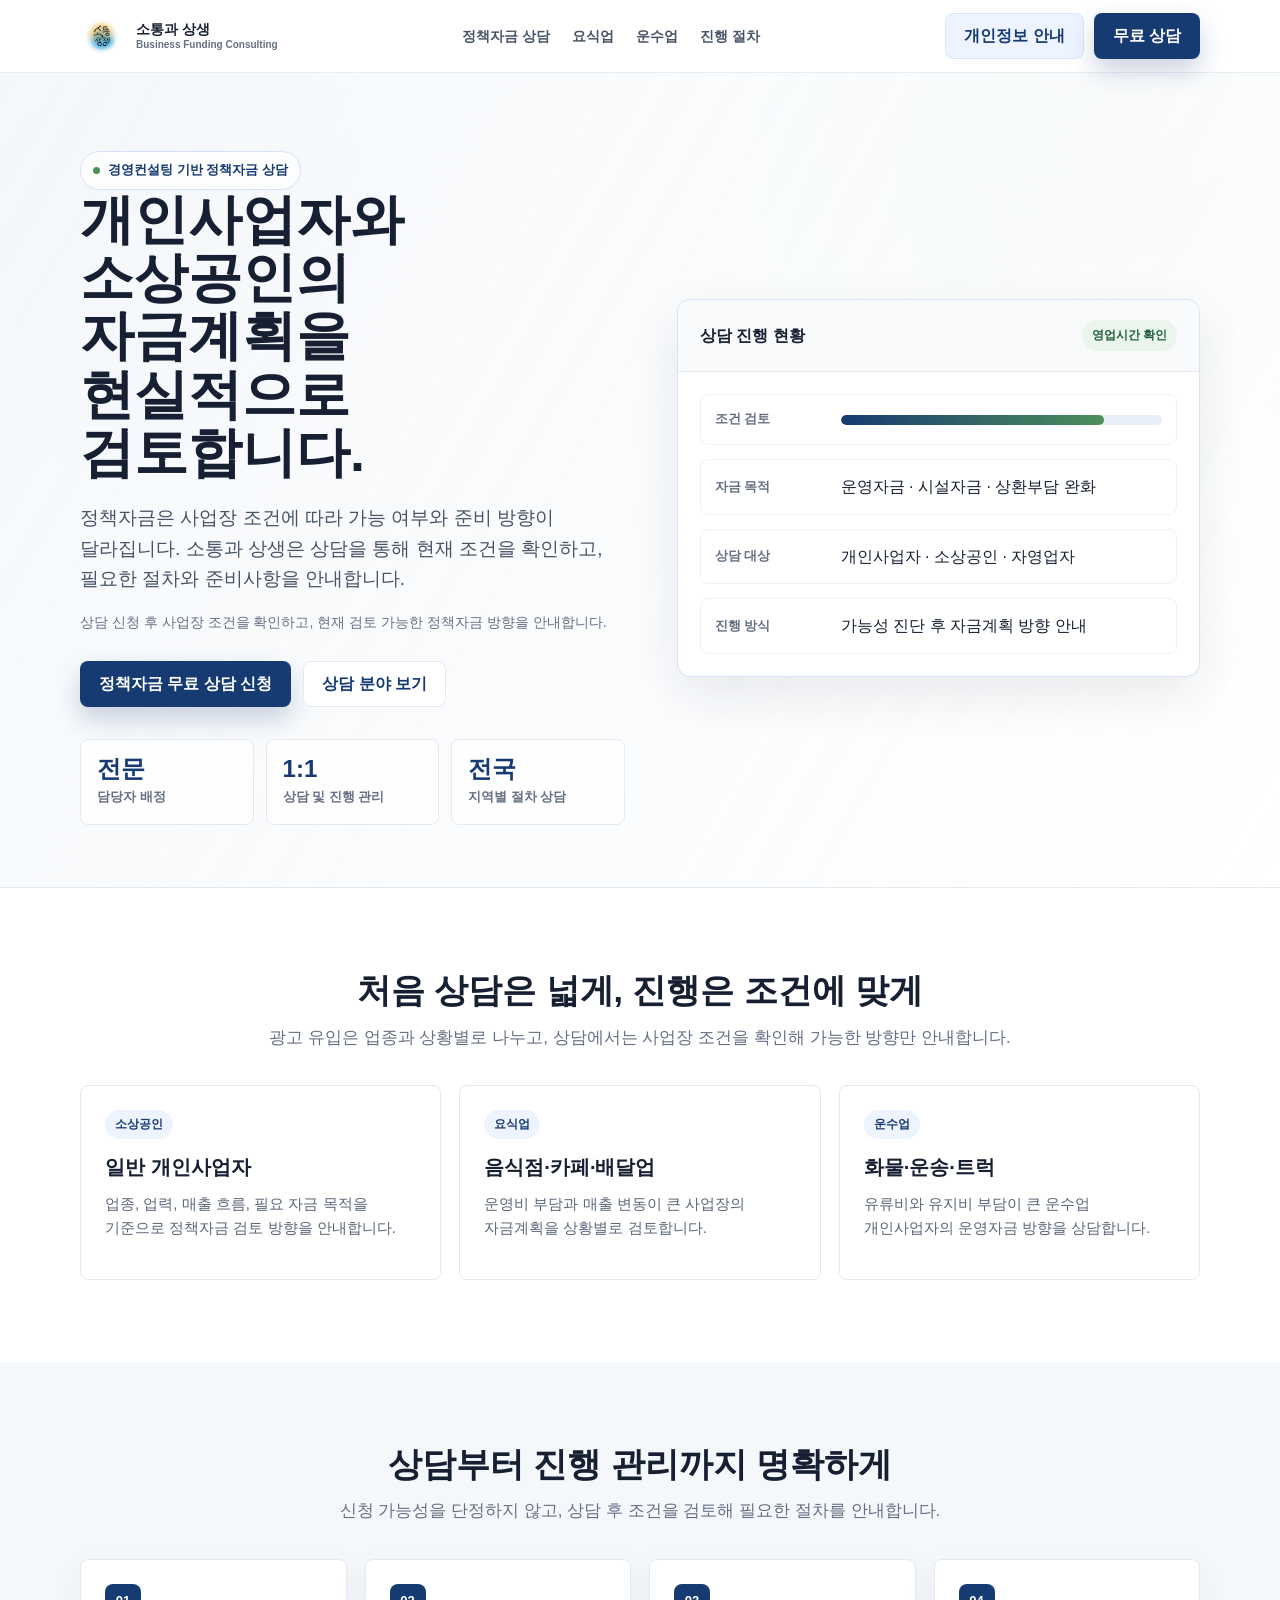
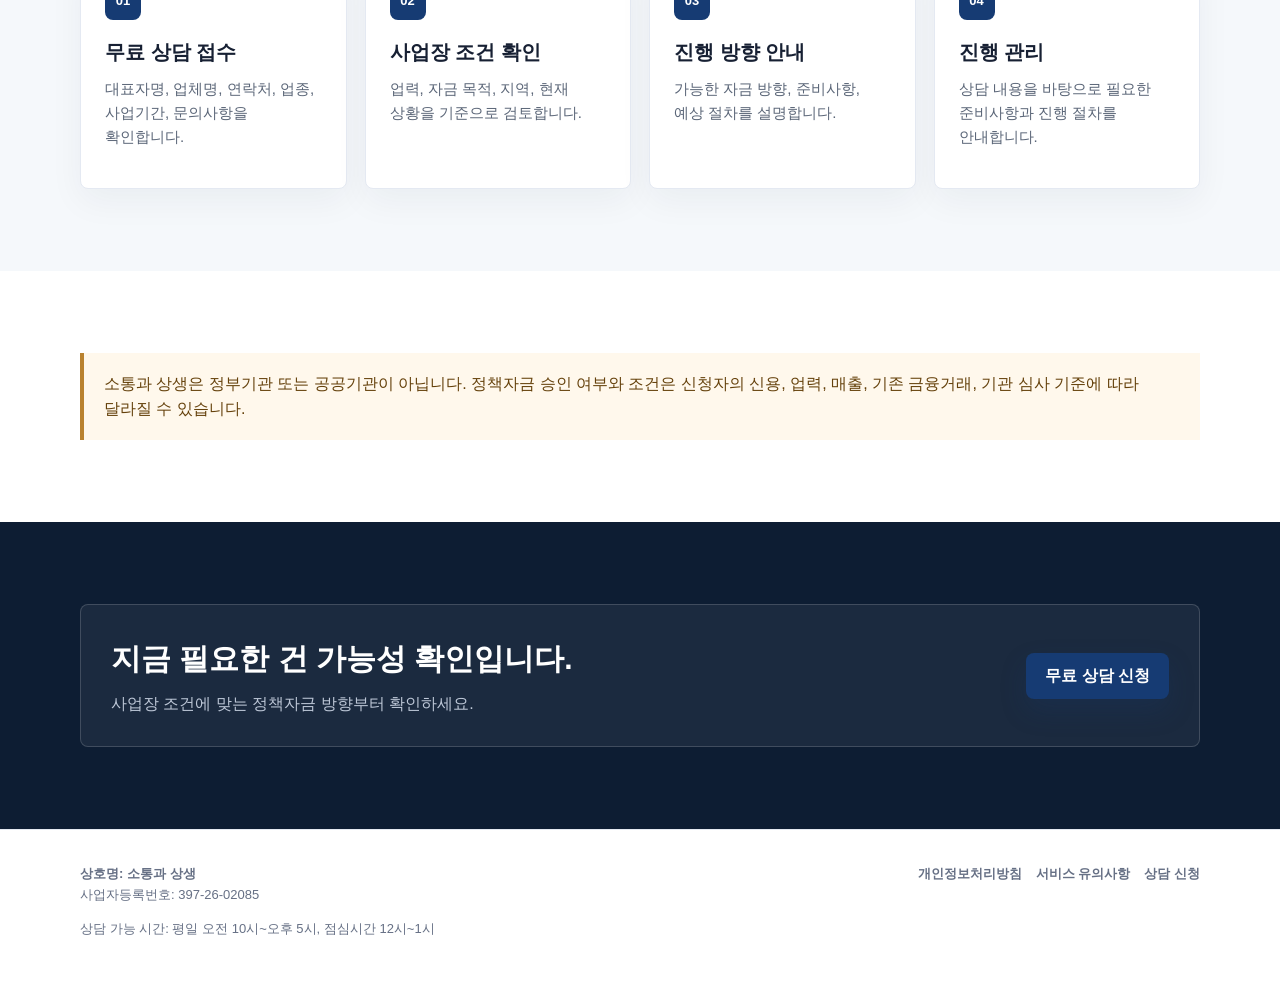
==== index.html @ 4fd0067f "Initial policy funding landing site" ====
<!doctype html>
<html lang="ko">
  <head>
    <meta charset="utf-8">
    <meta name="viewport" content="width=device-width, initial-scale=1">
    <title>소통과 상생 | 개인사업자·소상공인 정책자금 컨설팅</title>
    <meta name="description" content="소통과 상생은 개인사업자와 소상공인을 대상으로 정책자금 가능성 진단, 자금계획 수립, 서류 준비 및 진행 절차 안내를 제공하는 경영컨설팅 서비스입니다.">
    <link rel="stylesheet" href="/assets/styles.css">
    <script defer src="/assets/site.js"></script>
  </head>
  <body data-variant="general">
    <header class="site-header">
      <div class="header-inner">
        <a class="brand" href="/">
          <img class="brand-mark" src="/assets/logo.png" alt="소통과 상생 로고">
          <span class="brand-text">
            <strong>소통과 상생</strong>
            <small>Business Funding Consulting</small>
          </span>
        </a>
        <nav class="nav-links" aria-label="주요 메뉴">
          <a href="/policy-funding/">정책자금 상담</a>
          <a href="/policy-funding/food/">요식업</a>
          <a href="/policy-funding/transport/">운수업</a>
          <a href="#process">진행 절차</a>
        </nav>
        <div class="header-actions">
          <a class="btn btn-secondary" href="/privacy/">개인정보 안내</a>
          <a class="btn btn-primary" href="/policy-funding/#consult">무료 상담</a>
        </div>
      </div>
    </header>

    <main>
      <section class="hero">
        <div class="section-inner">
          <div>
            <span class="eyebrow">경영컨설팅 기반 정책자금 상담</span>
            <h1>개인사업자와 소상공인의 자금계획을 현실적으로 검토합니다.</h1>
            <p class="hero-copy">정책자금은 사업장 조건에 따라 가능 여부와 준비 방향이 달라집니다. 소통과 상생은 상담을 통해 현재 조건을 확인하고, 필요한 절차와 준비사항을 안내합니다.</p>
            <p class="hero-note">상담 신청 후 사업장 조건을 확인하고, 현재 검토 가능한 정책자금 방향을 안내합니다.</p>
            <div class="hero-actions">
              <a class="btn btn-primary" href="/policy-funding/#consult">정책자금 무료 상담 신청</a>
              <a class="btn btn-ghost" href="#cases">상담 분야 보기</a>
            </div>
            <div class="proof-row">
              <div class="proof-item"><strong>전문</strong><span>담당자 배정</span></div>
              <div class="proof-item"><strong>1:1</strong><span>상담 및 진행 관리</span></div>
              <div class="proof-item"><strong>전국</strong><span>지역별 절차 상담</span></div>
            </div>
          </div>
          <aside class="visual-panel" aria-label="상담 진행 요약">
            <div class="panel-top">
              <strong>상담 진행 현황</strong>
              <span class="status-pill">영업시간 확인</span>
            </div>
            <div class="panel-body">
              <div class="funding-card">
                <div class="mini-row">
                  <span class="mini-label">조건 검토</span>
                  <div class="progress"><span style="width: 82%"></span></div>
                </div>
                <div class="mini-row">
                  <span class="mini-label">자금 목적</span>
                  <div>운영자금 · 시설자금 · 상환부담 완화</div>
                </div>
                <div class="mini-row">
                  <span class="mini-label">상담 대상</span>
                  <div>개인사업자 · 소상공인 · 자영업자</div>
                </div>
                <div class="mini-row">
                  <span class="mini-label">진행 방식</span>
                  <div>가능성 진단 후 자금계획 방향 안내</div>
                </div>
              </div>
            </div>
          </aside>
        </div>
      </section>

      <section id="cases" class="section">
        <div class="section-inner">
          <div class="section-heading center">
            <h2>처음 상담은 넓게, 진행은 조건에 맞게</h2>
            <p>광고 유입은 업종과 상황별로 나누고, 상담에서는 사업장 조건을 확인해 가능한 방향만 안내합니다.</p>
          </div>
          <div class="grid-3">
            <article class="card">
              <span class="case-meta">소상공인</span>
              <h3>일반 개인사업자</h3>
              <p>업종, 업력, 매출 흐름, 필요 자금 목적을 기준으로 정책자금 검토 방향을 안내합니다.</p>
            </article>
            <article class="card">
              <span class="case-meta">요식업</span>
              <h3>음식점·카페·배달업</h3>
              <p>운영비 부담과 매출 변동이 큰 사업장의 자금계획을 상황별로 검토합니다.</p>
            </article>
            <article class="card">
              <span class="case-meta">운수업</span>
              <h3>화물·운송·트럭</h3>
              <p>유류비와 유지비 부담이 큰 운수업 개인사업자의 운영자금 방향을 상담합니다.</p>
            </article>
          </div>
        </div>
      </section>

      <section class="section section-muted" id="process">
        <div class="section-inner">
          <div class="section-heading center">
            <h2>상담부터 진행 관리까지 명확하게</h2>
            <p>신청 가능성을 단정하지 않고, 상담 후 조건을 검토해 필요한 절차를 안내합니다.</p>
          </div>
          <div class="grid-4">
            <article class="card"><span class="number">01</span><h3>무료 상담 접수</h3><p>대표자명, 업체명, 연락처, 업종, 사업기간, 문의사항을 확인합니다.</p></article>
            <article class="card"><span class="number">02</span><h3>사업장 조건 확인</h3><p>업력, 자금 목적, 지역, 현재 상황을 기준으로 검토합니다.</p></article>
            <article class="card"><span class="number">03</span><h3>진행 방향 안내</h3><p>가능한 자금 방향, 준비사항, 예상 절차를 설명합니다.</p></article>
            <article class="card"><span class="number">04</span><h3>진행 관리</h3><p>상담 내용을 바탕으로 필요한 준비사항과 진행 절차를 안내합니다.</p></article>
          </div>
        </div>
      </section>

      <section class="section">
        <div class="section-inner">
          <div class="warning">
            소통과 상생은 정부기관 또는 공공기관이 아닙니다. 정책자금 승인 여부와 조건은 신청자의 신용, 업력, 매출, 기존 금융거래, 기관 심사 기준에 따라 달라질 수 있습니다.
          </div>
        </div>
      </section>

      <section class="section section-dark">
        <div class="section-inner">
          <div class="cta-band">
            <div>
              <h2>지금 필요한 건 가능성 확인입니다.</h2>
              <p>사업장 조건에 맞는 정책자금 방향부터 확인하세요.</p>
            </div>
            <a class="btn btn-primary" href="/policy-funding/#consult">무료 상담 신청</a>
          </div>
        </div>
      </section>
    </main>

    <footer class="site-footer">
      <div class="footer-inner">
        <div class="footer-grid">
          <div>
            <strong>상호명: 소통과 상생</strong>
            <p>사업자등록번호: 397-26-02085</p>
            <p>상담 가능 시간: 평일 오전 10시~오후 5시, 점심시간 12시~1시</p>
          </div>
          <div class="footer-links">
            <a href="/privacy/">개인정보처리방침</a>
            <a href="/terms/">서비스 유의사항</a>
            <a href="/policy-funding/">상담 신청</a>
          </div>
        </div>
      </div>
    </footer>
  </body>
</html>
---- assets/styles.css ----
:root {
  --ink: #172033;
  --muted: #667085;
  --line: #e4e9f2;
  --soft: #f5f8fb;
  --white: #ffffff;
  --navy: #163b73;
  --navy-dark: #0c2447;
  --green: #4d8f5a;
  --gold: #b9822f;
  --danger: #9b2c2c;
  --shadow: 0 18px 50px rgba(23, 32, 51, 0.09);
  --radius: 8px;
}

* {
  box-sizing: border-box;
}

html {
  scroll-behavior: smooth;
}

body {
  margin: 0;
  color: var(--ink);
  background: var(--white);
  font-family: -apple-system, BlinkMacSystemFont, "Apple SD Gothic Neo", "Noto Sans KR", "Segoe UI", sans-serif;
  line-height: 1.6;
  word-break: keep-all;
}

a {
  color: inherit;
  text-decoration: none;
}

button,
input,
select,
textarea {
  font: inherit;
}

img {
  display: block;
  max-width: 100%;
}

.site-header {
  position: sticky;
  top: 0;
  z-index: 20;
  border-bottom: 1px solid rgba(228, 233, 242, 0.85);
  background: rgba(255, 255, 255, 0.94);
  backdrop-filter: blur(14px);
}

.header-inner,
.section-inner {
  width: min(1120px, calc(100% - 40px));
  margin: 0 auto;
}

.header-inner {
  display: flex;
  align-items: center;
  justify-content: space-between;
  gap: 24px;
  min-height: 72px;
}

.brand {
  display: inline-flex;
  align-items: center;
  gap: 12px;
  min-width: 178px;
}

.brand img {
  width: 156px;
  height: auto;
}

.brand .brand-mark {
  width: 44px;
  height: 44px;
  object-fit: contain;
}

.brand-text {
  display: grid;
  gap: 2px;
  line-height: 1.1;
}

.brand-text strong {
  color: var(--ink);
  font-size: 14px;
  font-weight: 900;
}

.brand-text small {
  color: var(--muted);
  font-size: 10px;
  font-weight: 700;
}

.nav-links {
  display: flex;
  align-items: center;
  gap: 22px;
  color: #475467;
  font-size: 14px;
  font-weight: 700;
}

.nav-links a:hover {
  color: var(--navy);
}

.header-actions {
  display: flex;
  align-items: center;
  gap: 10px;
}

.btn {
  display: inline-flex;
  align-items: center;
  justify-content: center;
  min-height: 46px;
  border: 1px solid transparent;
  border-radius: var(--radius);
  padding: 0 18px;
  cursor: pointer;
  font-weight: 800;
  transition: transform 0.16s ease, box-shadow 0.16s ease, background 0.16s ease;
}

.btn:hover {
  transform: translateY(-1px);
}

.btn-primary {
  color: var(--white);
  background: var(--navy);
  box-shadow: 0 12px 26px rgba(22, 59, 115, 0.22);
}

.btn-primary:hover {
  background: var(--navy-dark);
}

.btn-secondary {
  color: var(--navy);
  background: #eef4ff;
  border-color: #d9e6ff;
}

.btn-ghost {
  color: var(--navy);
  background: var(--white);
  border-color: var(--line);
}

.hero {
  background:
    linear-gradient(120deg, rgba(245, 248, 251, 0.96), rgba(255, 255, 255, 0.82)),
    radial-gradient(circle at 85% 12%, rgba(77, 143, 90, 0.14), transparent 30%),
    radial-gradient(circle at 8% 16%, rgba(22, 59, 115, 0.12), transparent 26%);
  border-bottom: 1px solid var(--line);
}

.hero .section-inner {
  display: grid;
  grid-template-columns: minmax(0, 1.02fr) minmax(320px, 0.98fr);
  gap: 52px;
  align-items: center;
  padding: 78px 0 62px;
}

.eyebrow {
  display: inline-flex;
  align-items: center;
  gap: 8px;
  border: 1px solid #d6e2f5;
  border-radius: 999px;
  background: rgba(255, 255, 255, 0.8);
  color: var(--navy);
  padding: 8px 12px;
  font-size: 13px;
  font-weight: 900;
}

.eyebrow::before {
  content: "";
  width: 7px;
  height: 7px;
  border-radius: 999px;
  background: var(--green);
}

h1,
h2,
h3,
p {
  margin-top: 0;
}

h1 {
  max-width: 680px;
  margin-bottom: 22px;
  font-size: 54px;
  line-height: 1.08;
  letter-spacing: 0;
}

.hero-copy {
  max-width: 650px;
  margin-bottom: 16px;
  color: #475467;
  font-size: 19px;
}

.hero-note {
  max-width: 640px;
  color: #667085;
  font-size: 14px;
}

.hero-actions {
  display: flex;
  flex-wrap: wrap;
  gap: 12px;
  margin-top: 28px;
}

.proof-row {
  display: grid;
  grid-template-columns: repeat(3, minmax(0, 1fr));
  gap: 12px;
  margin-top: 32px;
  max-width: 640px;
}

.proof-item {
  border: 1px solid var(--line);
  border-radius: var(--radius);
  background: rgba(255, 255, 255, 0.82);
  padding: 16px;
}

.proof-item strong {
  display: block;
  color: var(--navy);
  font-size: 24px;
  line-height: 1.1;
}

.proof-item span {
  display: block;
  margin-top: 5px;
  color: var(--muted);
  font-size: 13px;
  font-weight: 700;
}

.visual-panel {
  border: 1px solid rgba(214, 226, 245, 0.9);
  border-radius: 14px;
  background: #ffffff;
  box-shadow: var(--shadow);
  overflow: hidden;
}

.panel-top {
  display: flex;
  align-items: center;
  justify-content: space-between;
  gap: 16px;
  padding: 20px 22px;
  background: #f8fafc;
  border-bottom: 1px solid var(--line);
}

.status-pill {
  border-radius: 999px;
  background: #eaf5ed;
  color: #24613a;
  padding: 6px 10px;
  font-size: 12px;
  font-weight: 900;
}

.panel-body {
  padding: 22px;
}

.funding-card {
  display: grid;
  gap: 14px;
}

.mini-row {
  display: grid;
  grid-template-columns: 112px 1fr;
  gap: 14px;
  align-items: center;
  border: 1px solid #edf1f6;
  border-radius: var(--radius);
  padding: 14px;
}

.mini-label {
  color: var(--muted);
  font-size: 13px;
  font-weight: 800;
}

.progress {
  height: 10px;
  border-radius: 999px;
  background: #e8eef7;
  overflow: hidden;
}

.progress span {
  display: block;
  height: 100%;
  border-radius: inherit;
  background: linear-gradient(90deg, var(--navy), var(--green));
}

.section {
  padding: 82px 0;
}

.section-muted {
  background: var(--soft);
}

.section-dark {
  color: var(--white);
  background: #0d1d33;
}

.section-heading {
  max-width: 760px;
  margin-bottom: 34px;
}

.section-heading.center {
  margin-right: auto;
  margin-left: auto;
  text-align: center;
}

.section-heading h2 {
  margin-bottom: 12px;
  font-size: 34px;
  line-height: 1.22;
}

.section-heading p {
  color: var(--muted);
  font-size: 17px;
}

.section-dark .section-heading p {
  color: #bdc7d7;
}

.grid-3,
.grid-4,
.grid-2 {
  display: grid;
  gap: 18px;
}

.grid-3 {
  grid-template-columns: repeat(3, minmax(0, 1fr));
}

.grid-4 {
  grid-template-columns: repeat(4, minmax(0, 1fr));
}

.grid-2 {
  grid-template-columns: repeat(2, minmax(0, 1fr));
}

.card {
  border: 1px solid var(--line);
  border-radius: var(--radius);
  background: var(--white);
  padding: 24px;
}

.section-muted .card {
  box-shadow: 0 12px 34px rgba(23, 32, 51, 0.05);
}

.card h3 {
  margin-bottom: 9px;
  font-size: 20px;
}

.card p,
.card li {
  color: #5b6678;
  font-size: 15px;
}

.card ul {
  margin: 14px 0 0;
  padding-left: 18px;
}

.number {
  display: inline-flex;
  align-items: center;
  justify-content: center;
  width: 36px;
  height: 36px;
  margin-bottom: 16px;
  border-radius: var(--radius);
  color: var(--white);
  background: var(--navy);
  font-size: 13px;
  font-weight: 900;
}

.case-meta {
  display: inline-flex;
  margin-bottom: 12px;
  border-radius: 999px;
  background: #eef4ff;
  color: var(--navy);
  padding: 5px 10px;
  font-size: 12px;
  font-weight: 900;
}

.warning {
  border-left: 4px solid var(--gold);
  background: #fff8ec;
  padding: 18px 20px;
  color: #65410b;
}

.form-wrap {
  display: grid;
  grid-template-columns: minmax(0, 0.82fr) minmax(320px, 1.18fr);
  gap: 34px;
  align-items: start;
}

.form-aside {
  border: 1px solid var(--line);
  border-radius: var(--radius);
  background: var(--white);
  padding: 26px;
  box-shadow: var(--shadow);
}

.form-aside h2 {
  margin-bottom: 12px;
  font-size: 28px;
  line-height: 1.25;
}

.call-rules {
  display: grid;
  gap: 10px;
  margin-top: 24px;
}

.call-rules div {
  border: 1px solid var(--line);
  border-radius: var(--radius);
  padding: 13px;
  color: #475467;
  font-size: 14px;
  font-weight: 700;
}

.lead-form {
  border: 1px solid var(--line);
  border-radius: var(--radius);
  background: var(--white);
  padding: 28px;
  box-shadow: var(--shadow);
}

.form-grid {
  display: grid;
  grid-template-columns: repeat(2, minmax(0, 1fr));
  gap: 16px;
}

.field {
  display: grid;
  gap: 7px;
}

.field.full {
  grid-column: 1 / -1;
}

.field label {
  color: #344054;
  font-size: 14px;
  font-weight: 900;
}

.field input,
.field select,
.field textarea {
  width: 100%;
  border: 1px solid #d0d8e4;
  border-radius: var(--radius);
  background: #ffffff;
  padding: 13px 14px;
  color: var(--ink);
  outline: none;
}

.field textarea {
  min-height: 130px;
  resize: vertical;
}

.field input:focus,
.field select:focus,
.field textarea:focus {
  border-color: var(--navy);
  box-shadow: 0 0 0 4px rgba(22, 59, 115, 0.1);
}

.consent-box {
  margin-top: 18px;
  border: 1px solid var(--line);
  border-radius: var(--radius);
  background: #f8fafc;
  padding: 16px;
  color: #5b6678;
  font-size: 13px;
}

.check-row {
  display: flex;
  align-items: flex-start;
  gap: 10px;
  margin-top: 12px;
  font-weight: 800;
  color: #344054;
}

.check-row input {
  margin-top: 5px;
}

.form-error {
  display: none;
  margin-top: 14px;
  color: var(--danger);
  font-size: 14px;
  font-weight: 800;
}

.form-error.show {
  display: block;
}

.form-actions {
  margin-top: 20px;
}

.form-actions .btn {
  width: 100%;
  min-height: 56px;
}

.faq {
  display: grid;
  gap: 12px;
}

.faq details {
  border: 1px solid var(--line);
  border-radius: var(--radius);
  background: var(--white);
  padding: 18px 20px;
}

.faq summary {
  cursor: pointer;
  font-weight: 900;
}

.faq p {
  margin: 12px 0 0;
  color: var(--muted);
}

.cta-band {
  display: flex;
  align-items: center;
  justify-content: space-between;
  gap: 24px;
  border: 1px solid rgba(255, 255, 255, 0.16);
  border-radius: var(--radius);
  padding: 30px;
  background: rgba(255, 255, 255, 0.06);
}

.cta-band h2 {
  margin-bottom: 8px;
  font-size: 30px;
}

.cta-band p {
  margin: 0;
  color: #bdc7d7;
}

.site-footer {
  border-top: 1px solid var(--line);
  background: #ffffff;
  padding: 34px 0;
}

.footer-inner {
  width: min(1120px, calc(100% - 40px));
  margin: 0 auto;
  color: #667085;
  font-size: 13px;
}

.footer-grid {
  display: grid;
  grid-template-columns: 1.2fr 1fr;
  gap: 24px;
  align-items: start;
}

.footer-links {
  display: flex;
  flex-wrap: wrap;
  justify-content: flex-end;
  gap: 14px;
  font-weight: 800;
}

.simple-page {
  padding: 74px 0;
}

.simple-page article {
  max-width: 850px;
}

.simple-page h1 {
  font-size: 40px;
}

.simple-page h2 {
  margin-top: 34px;
  font-size: 24px;
}

.simple-page p,
.simple-page li {
  color: #5b6678;
}

.floating-cta {
  display: none;
}

@media (max-width: 880px) {
  .nav-links {
    display: none;
  }

  .hero .section-inner,
  .form-wrap,
  .footer-grid {
    grid-template-columns: 1fr;
  }

  h1 {
    font-size: 42px;
  }

  .grid-4,
  .grid-3,
  .grid-2 {
    grid-template-columns: 1fr;
  }

  .proof-row {
    grid-template-columns: 1fr;
  }

  .cta-band {
    align-items: flex-start;
    flex-direction: column;
  }

  .footer-links {
    justify-content: flex-start;
  }
}

@media (max-width: 640px) {
  .header-inner,
  .section-inner,
  .footer-inner {
    width: min(100% - 28px, 1120px);
  }

  .brand img {
    width: 132px;
  }

  .brand .brand-mark {
    width: 40px;
    height: 40px;
  }

  .brand-text strong {
    font-size: 13px;
  }

  .brand-text small {
    font-size: 9px;
  }

  .header-actions .btn-secondary {
    display: none;
  }

  .hero .section-inner {
    padding: 52px 0 44px;
  }

  h1 {
    font-size: 34px;
  }

  .hero-copy {
    font-size: 17px;
  }

  .section {
    padding: 62px 0;
  }

  .section-heading h2,
  .form-aside h2,
  .cta-band h2 {
    font-size: 27px;
  }

  .form-grid {
    grid-template-columns: 1fr;
  }

  .lead-form,
  .form-aside,
  .card {
    padding: 20px;
  }

  .floating-cta {
    position: fixed;
    right: 14px;
    bottom: 14px;
    left: 14px;
    z-index: 25;
    display: block;
  }

  .floating-cta .btn {
    width: 100%;
    min-height: 54px;
  }
}
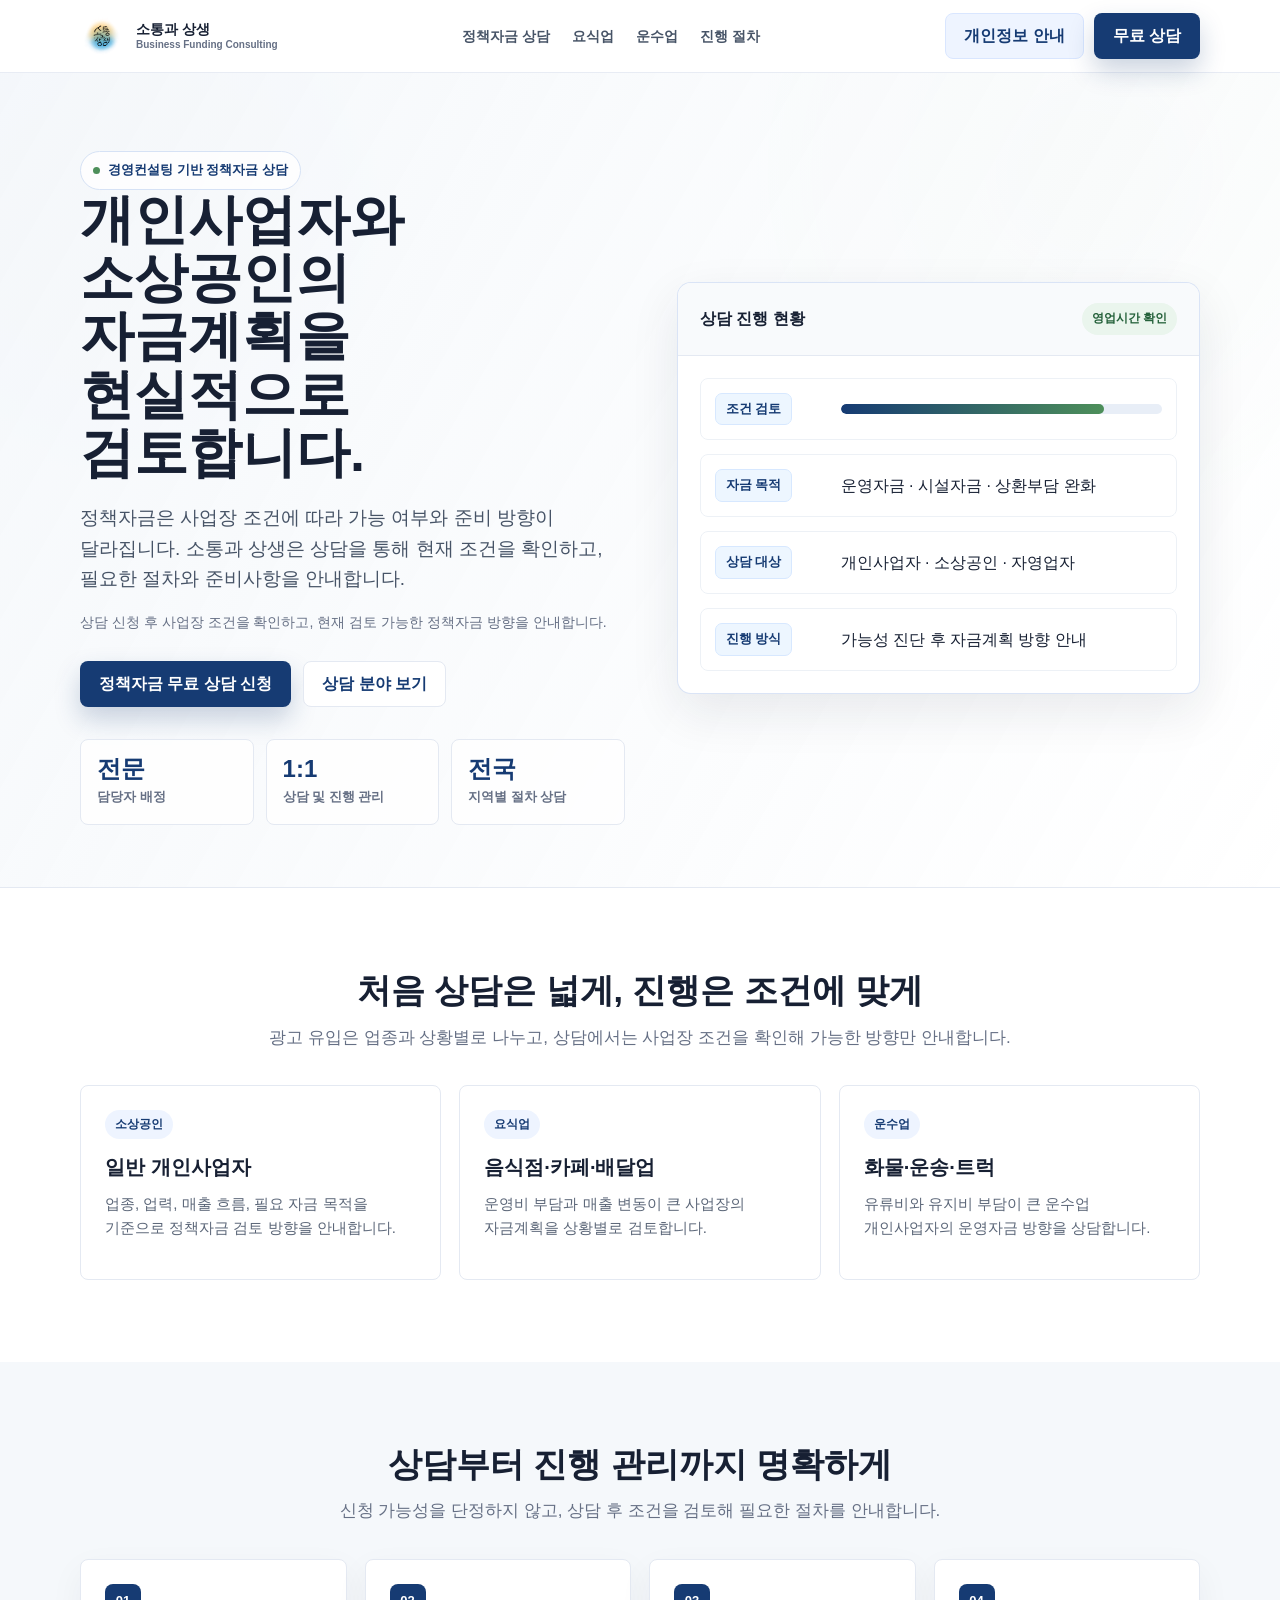
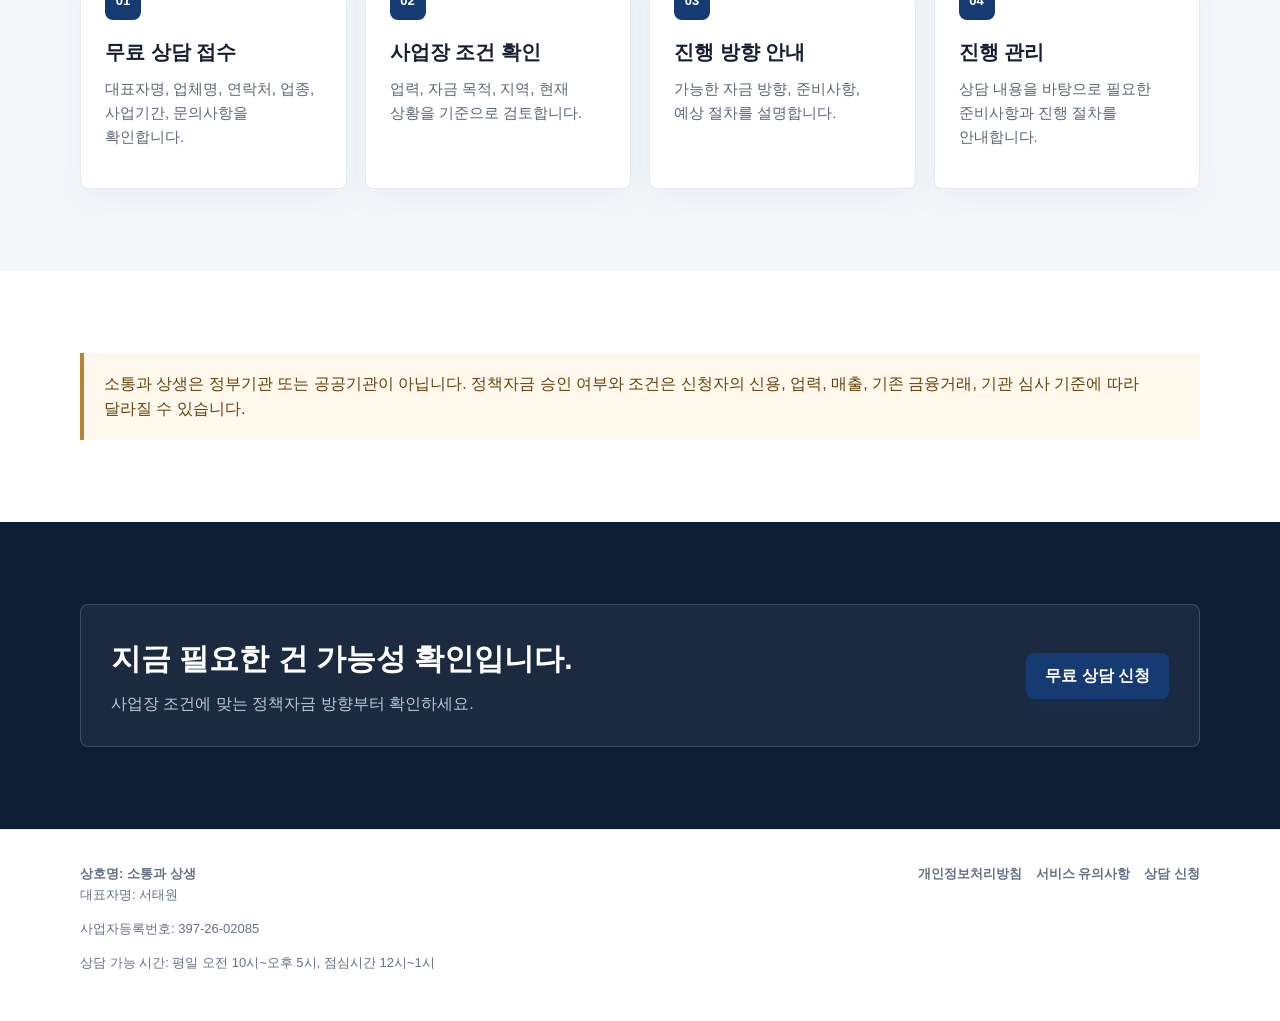
==== commit b5165d4e: "Add representative name to site footer" ====
--- a/index.html
+++ b/index.html
@@ -1,32 +1,44 @@
 <!doctype html>
 <html lang="ko">
   <head>
+    <!-- Google Tag Manager -->
+    <script>(function(w,d,s,l,i){w[l]=w[l]||[];w[l].push({'gtm.start':
+    new Date().getTime(),event:'gtm.js'});var f=d.getElementsByTagName(s)[0],
+    j=d.createElement(s),dl=l!='dataLayer'?'&l='+l:'';j.async=true;j.src=
+    'https://www.googletagmanager.com/gtm.js?id='+i+dl;f.parentNode.insertBefore(j,f);
+    })(window,document,'script','dataLayer','GTM-PVXSDRXH');</script>
+    <!-- End Google Tag Manager -->
     <meta charset="utf-8">
     <meta name="viewport" content="width=device-width, initial-scale=1">
     <title>소통과 상생 | 개인사업자·소상공인 정책자금 컨설팅</title>
     <meta name="description" content="소통과 상생은 개인사업자와 소상공인을 대상으로 정책자금 가능성 진단, 자금계획 수립, 서류 준비 및 진행 절차 안내를 제공하는 경영컨설팅 서비스입니다.">
-    <link rel="stylesheet" href="/assets/styles.css">
-    <script defer src="/assets/site.js"></script>
+    <link rel="icon" type="image/png" href="assets/logo.png">
+    <link rel="stylesheet" href="assets/styles.css">
+    <script defer src="assets/site.js"></script>
   </head>
   <body data-variant="general">
+    <!-- Google Tag Manager (noscript) -->
+    <noscript><iframe src="https://www.googletagmanager.com/ns.html?id=GTM-PVXSDRXH"
+    height="0" width="0" style="display:none;visibility:hidden"></iframe></noscript>
+    <!-- End Google Tag Manager (noscript) -->
     <header class="site-header">
       <div class="header-inner">
-        <a class="brand" href="/">
-          <img class="brand-mark" src="/assets/logo.png" alt="소통과 상생 로고">
+        <a class="brand" href="./">
+          <img class="brand-mark" src="assets/logo.png" alt="소통과 상생 로고">
           <span class="brand-text">
             <strong>소통과 상생</strong>
             <small>Business Funding Consulting</small>
           </span>
         </a>
         <nav class="nav-links" aria-label="주요 메뉴">
-          <a href="/policy-funding/">정책자금 상담</a>
-          <a href="/policy-funding/food/">요식업</a>
-          <a href="/policy-funding/transport/">운수업</a>
+          <a href="policy-funding/">정책자금 상담</a>
+          <a href="policy-funding/food/">요식업</a>
+          <a href="policy-funding/transport/">운수업</a>
           <a href="#process">진행 절차</a>
         </nav>
         <div class="header-actions">
-          <a class="btn btn-secondary" href="/privacy/">개인정보 안내</a>
-          <a class="btn btn-primary" href="/policy-funding/#consult">무료 상담</a>
+          <a class="btn btn-secondary" href="privacy/">개인정보 안내</a>
+          <a class="btn btn-primary" href="policy-funding/#consult">무료 상담</a>
         </div>
       </div>
     </header>
@@ -40,7 +52,7 @@
             <p class="hero-copy">정책자금은 사업장 조건에 따라 가능 여부와 준비 방향이 달라집니다. 소통과 상생은 상담을 통해 현재 조건을 확인하고, 필요한 절차와 준비사항을 안내합니다.</p>
             <p class="hero-note">상담 신청 후 사업장 조건을 확인하고, 현재 검토 가능한 정책자금 방향을 안내합니다.</p>
             <div class="hero-actions">
-              <a class="btn btn-primary" href="/policy-funding/#consult">정책자금 무료 상담 신청</a>
+              <a class="btn btn-primary" href="policy-funding/#consult">정책자금 무료 상담 신청</a>
               <a class="btn btn-ghost" href="#cases">상담 분야 보기</a>
             </div>
             <div class="proof-row">
@@ -134,7 +146,7 @@
               <h2>지금 필요한 건 가능성 확인입니다.</h2>
               <p>사업장 조건에 맞는 정책자금 방향부터 확인하세요.</p>
             </div>
-            <a class="btn btn-primary" href="/policy-funding/#consult">무료 상담 신청</a>
+            <a class="btn btn-primary" href="policy-funding/#consult">무료 상담 신청</a>
           </div>
         </div>
       </section>
@@ -145,13 +157,14 @@
         <div class="footer-grid">
           <div>
             <strong>상호명: 소통과 상생</strong>
+            <p>대표자명: 서태원</p>
             <p>사업자등록번호: 397-26-02085</p>
             <p>상담 가능 시간: 평일 오전 10시~오후 5시, 점심시간 12시~1시</p>
           </div>
           <div class="footer-links">
-            <a href="/privacy/">개인정보처리방침</a>
-            <a href="/terms/">서비스 유의사항</a>
-            <a href="/policy-funding/">상담 신청</a>
+            <a href="privacy/">개인정보처리방침</a>
+            <a href="terms/">서비스 유의사항</a>
+            <a href="policy-funding/">상담 신청</a>
           </div>
         </div>
       </div>
--- a/assets/styles.css
+++ b/assets/styles.css
@@ -21,6 +21,10 @@
   scroll-behavior: smooth;
 }
 
+section[id] {
+  scroll-margin-top: 88px;
+}
+
 body {
   margin: 0;
   color: var(--ink);
@@ -302,6 +306,12 @@
   gap: 14px;
 }
 
+.visual-panel .hero-note {
+  margin: 32px 0 0;
+  font-size: 13px;
+  line-height: 1.55;
+}
+
 .mini-row {
   display: grid;
   grid-template-columns: 112px 1fr;
@@ -313,9 +323,153 @@
 }
 
 .mini-label {
+  display: inline-flex;
+  align-items: center;
+  justify-content: center;
+  width: fit-content;
+  min-width: 56px;
+  min-height: 30px;
+  border: 1px solid #d7e8ff;
+  border-radius: 7px;
+  background: #edf6ff;
+  color: var(--navy);
+  padding: 5px 10px;
+  font-size: 13px;
+  font-weight: 900;
+}
+
+.diagnostic-hero {
+  border-bottom: 1px solid var(--line);
+  background: #f7fafc;
+}
+
+.diagnostic-hero .section-inner {
+  display: grid;
+  grid-template-columns: minmax(0, 0.92fr) minmax(340px, 1.08fr);
+  gap: 42px;
+  align-items: center;
+  padding: 58px 0 46px;
+}
+
+.diagnostic-title {
+  margin: 16px 0 18px;
+  font-size: 50px;
+  line-height: 1.08;
+}
+
+.diagnostic-copy {
+  max-width: 620px;
+  color: #475467;
+  font-size: 18px;
+}
+
+.diagnostic-proof {
+  display: flex;
+  flex-wrap: wrap;
+  gap: 8px;
+  margin-top: 24px;
+}
+
+.diagnostic-proof span {
+  border: 1px solid #d9e4f3;
+  border-radius: 999px;
+  background: #ffffff;
+  color: #344054;
+  padding: 8px 11px;
+  font-size: 13px;
+  font-weight: 900;
+}
+
+.diagnostic-strip {
+  border-top: 1px solid var(--line);
+  border-bottom: 1px solid var(--line);
+  background: #ffffff;
+}
+
+.diagnostic-strip .section-inner {
+  display: grid;
+  grid-template-columns: repeat(3, minmax(0, 1fr));
+  gap: 1px;
+  background: var(--line);
+}
+
+.strip-item {
+  background: #ffffff;
+  padding: 22px;
+}
+
+.strip-item strong {
+  display: block;
+  margin-bottom: 5px;
+  color: var(--navy);
+  font-size: 18px;
+}
+
+.strip-item span {
   color: var(--muted);
-  font-size: 13px;
-  font-weight: 800;
+  font-size: 14px;
+}
+
+.diagnostic-section {
+  padding: 72px 0;
+}
+
+.fit-list {
+  display: grid;
+  gap: 12px;
+}
+
+.fit-item {
+  display: grid;
+  grid-template-columns: 34px 1fr;
+  gap: 12px;
+  align-items: start;
+  border: 1px solid var(--line);
+  border-radius: var(--radius);
+  background: #ffffff;
+  padding: 18px;
+}
+
+.fit-item span {
+  display: inline-flex;
+  align-items: center;
+  justify-content: center;
+  width: 34px;
+  height: 34px;
+  border-radius: var(--radius);
+  background: #eef4ff;
+  color: var(--navy);
+  font-weight: 900;
+}
+
+.fit-item h3 {
+  margin-bottom: 4px;
+  font-size: 18px;
+}
+
+.fit-item p {
+  margin: 0;
+  color: var(--muted);
+  font-size: 14px;
+}
+
+.diagnostic-form-intro {
+  border: 1px solid #d9e4f3;
+  border-radius: var(--radius);
+  background: #f8fafc;
+  padding: 18px;
+}
+
+.diagnostic-form-intro strong {
+  display: block;
+  margin-bottom: 8px;
+  color: var(--navy);
+}
+
+.diagnostic-form-intro p {
+  margin-bottom: 0;
+  color: var(--muted);
+  font-size: 14px;
 }
 
 .progress {
@@ -582,28 +736,6 @@
   min-height: 56px;
 }
 
-.faq {
-  display: grid;
-  gap: 12px;
-}
-
-.faq details {
-  border: 1px solid var(--line);
-  border-radius: var(--radius);
-  background: var(--white);
-  padding: 18px 20px;
-}
-
-.faq summary {
-  cursor: pointer;
-  font-weight: 900;
-}
-
-.faq p {
-  margin: 12px 0 0;
-  color: var(--muted);
-}
-
 .cta-band {
   display: flex;
   align-items: center;
@@ -679,12 +811,17 @@
   display: none;
 }
 
+body[data-source="v2-diagnostic"] .floating-cta {
+  display: none;
+}
+
 @media (max-width: 880px) {
   .nav-links {
     display: none;
   }
 
   .hero .section-inner,
+  .diagnostic-hero .section-inner,
   .form-wrap,
   .footer-grid {
     grid-template-columns: 1fr;
@@ -701,6 +838,10 @@
   }
 
   .proof-row {
+    grid-template-columns: 1fr;
+  }
+
+  .diagnostic-strip .section-inner {
     grid-template-columns: 1fr;
   }
 
@@ -721,6 +862,15 @@
     width: min(100% - 28px, 1120px);
   }
 
+  .header-inner {
+    gap: 10px;
+  }
+
+  .brand {
+    min-width: 0;
+    gap: 8px;
+  }
+
   .brand img {
     width: 132px;
   }
@@ -742,16 +892,48 @@
     display: none;
   }
 
+  .header-actions .btn-primary {
+    min-height: 46px;
+    padding: 0 12px;
+    font-size: 13px;
+    white-space: nowrap;
+  }
+
   .hero .section-inner {
     padding: 52px 0 44px;
   }
 
+  .diagnostic-hero .section-inner {
+    padding: 44px 0 38px;
+  }
+
   h1 {
     font-size: 34px;
   }
 
+  .diagnostic-title {
+    font-size: 34px;
+  }
+
   .hero-copy {
     font-size: 17px;
+  }
+
+  .diagnostic-copy,
+  .eyebrow,
+  .diagnostic-proof span,
+  .mini-row div {
+    overflow-wrap: anywhere;
+  }
+
+  .visual-panel,
+  .panel-body,
+  .panel-top {
+    min-width: 0;
+  }
+
+  .mini-row {
+    grid-template-columns: 64px minmax(0, 1fr);
   }
 
   .section {
@@ -780,6 +962,10 @@
     bottom: 14px;
     left: 14px;
     z-index: 25;
+    display: none;
+  }
+
+  .floating-cta.is-visible {
     display: block;
   }
 
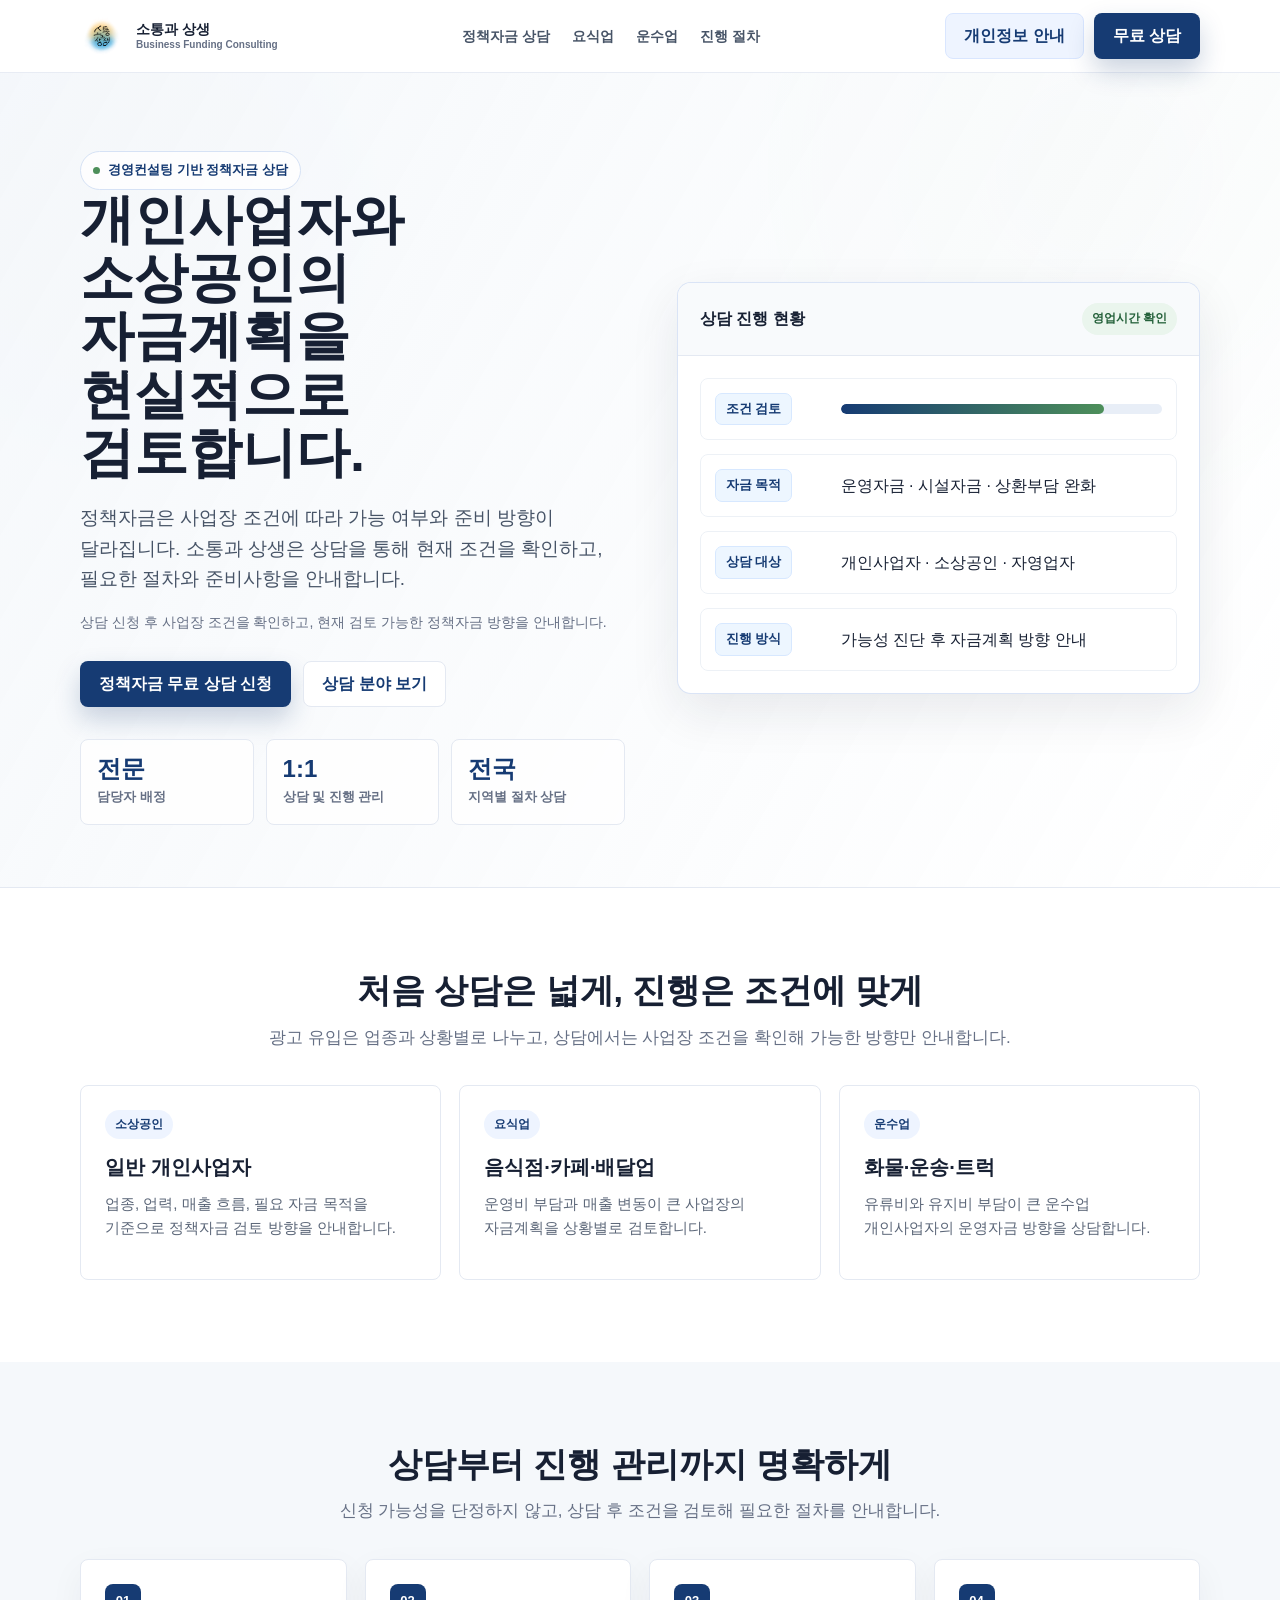
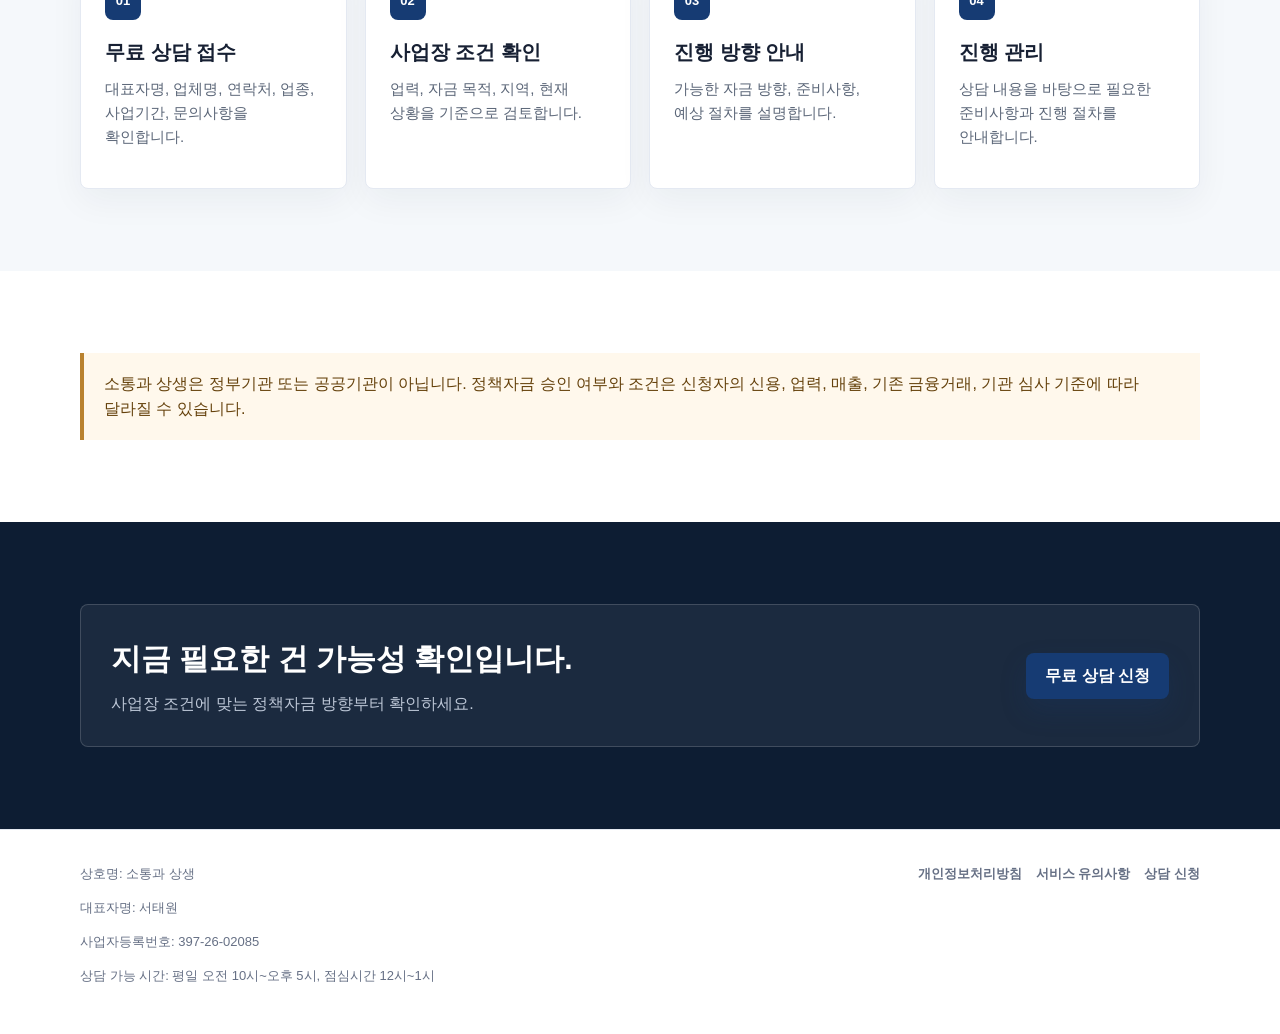
==== commit bd471b3f: "Normalize footer business info typography" ====
--- a/index.html
+++ b/index.html
@@ -156,7 +156,7 @@
       <div class="footer-inner">
         <div class="footer-grid">
           <div>
-            <strong>상호명: 소통과 상생</strong>
+            <p>상호명: 소통과 상생</p>
             <p>대표자명: 서태원</p>
             <p>사업자등록번호: 397-26-02085</p>
             <p>상담 가능 시간: 평일 오전 10시~오후 5시, 점심시간 12시~1시</p>
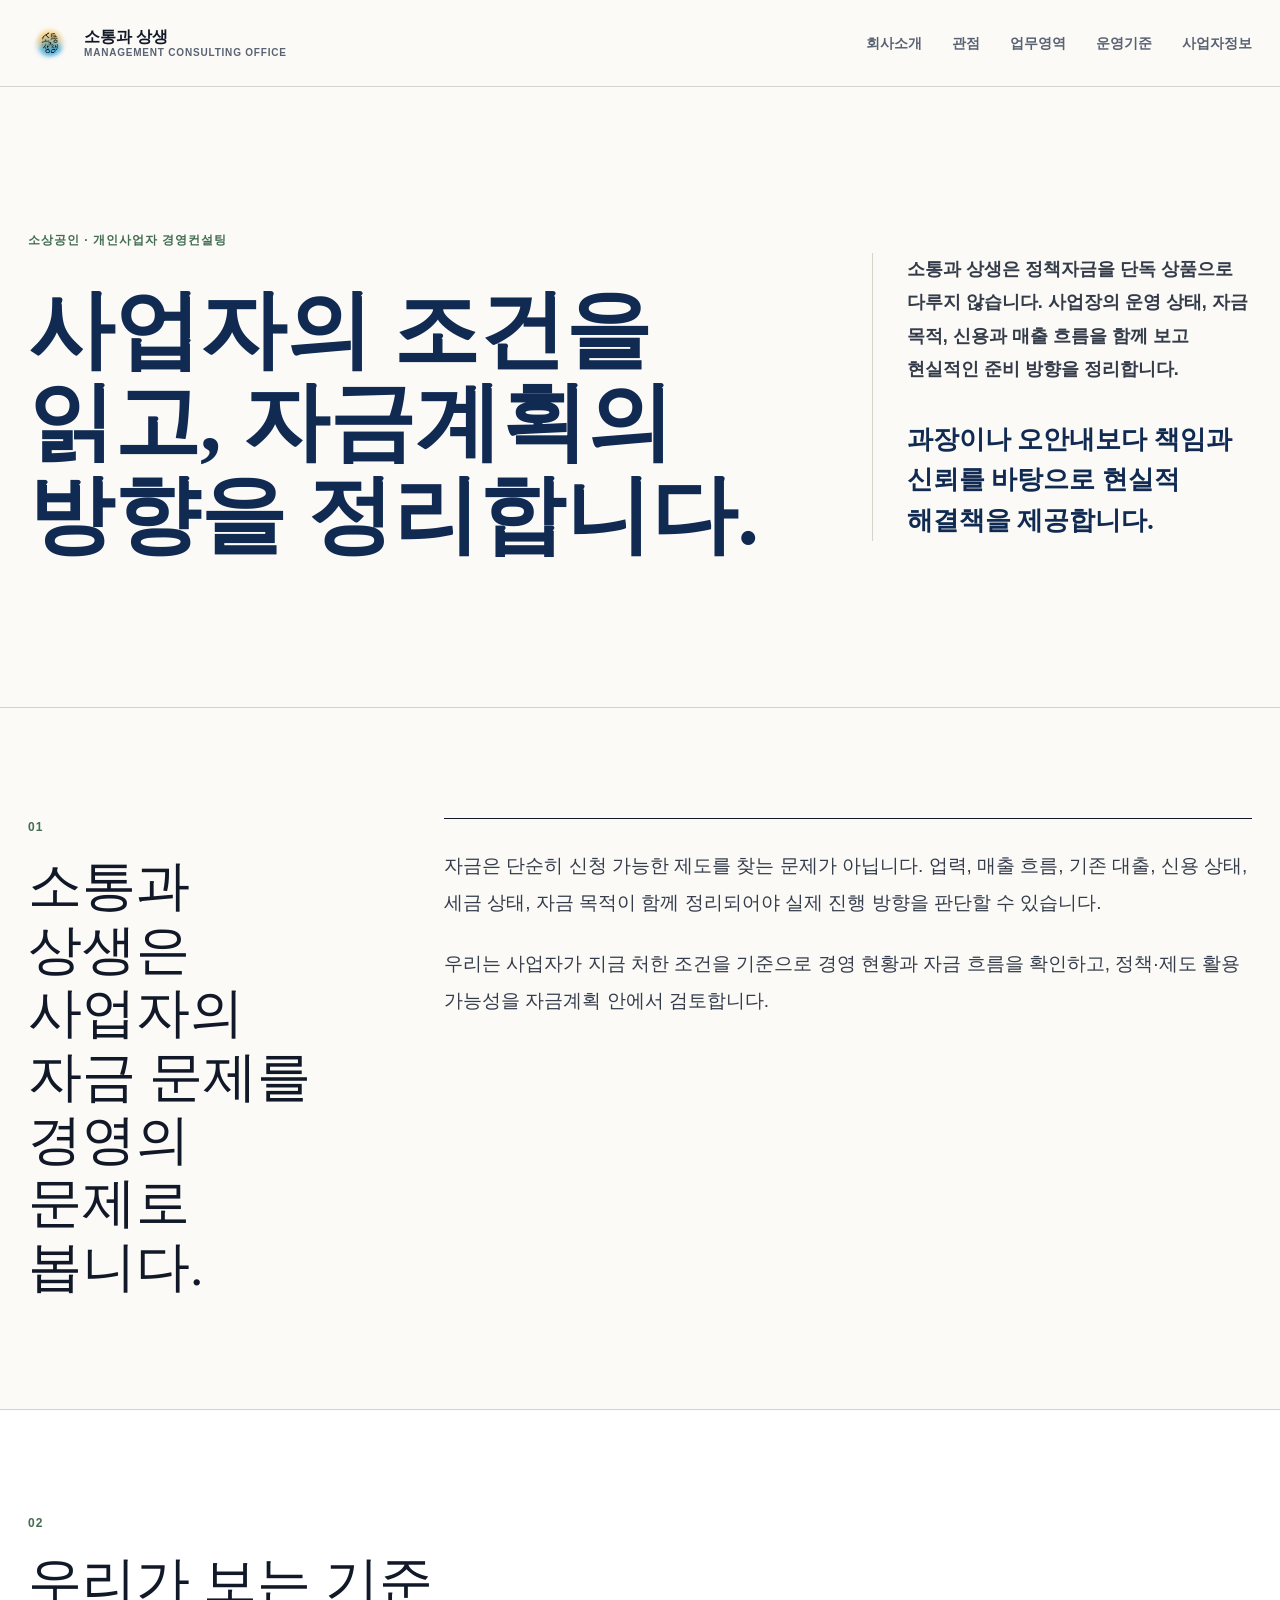
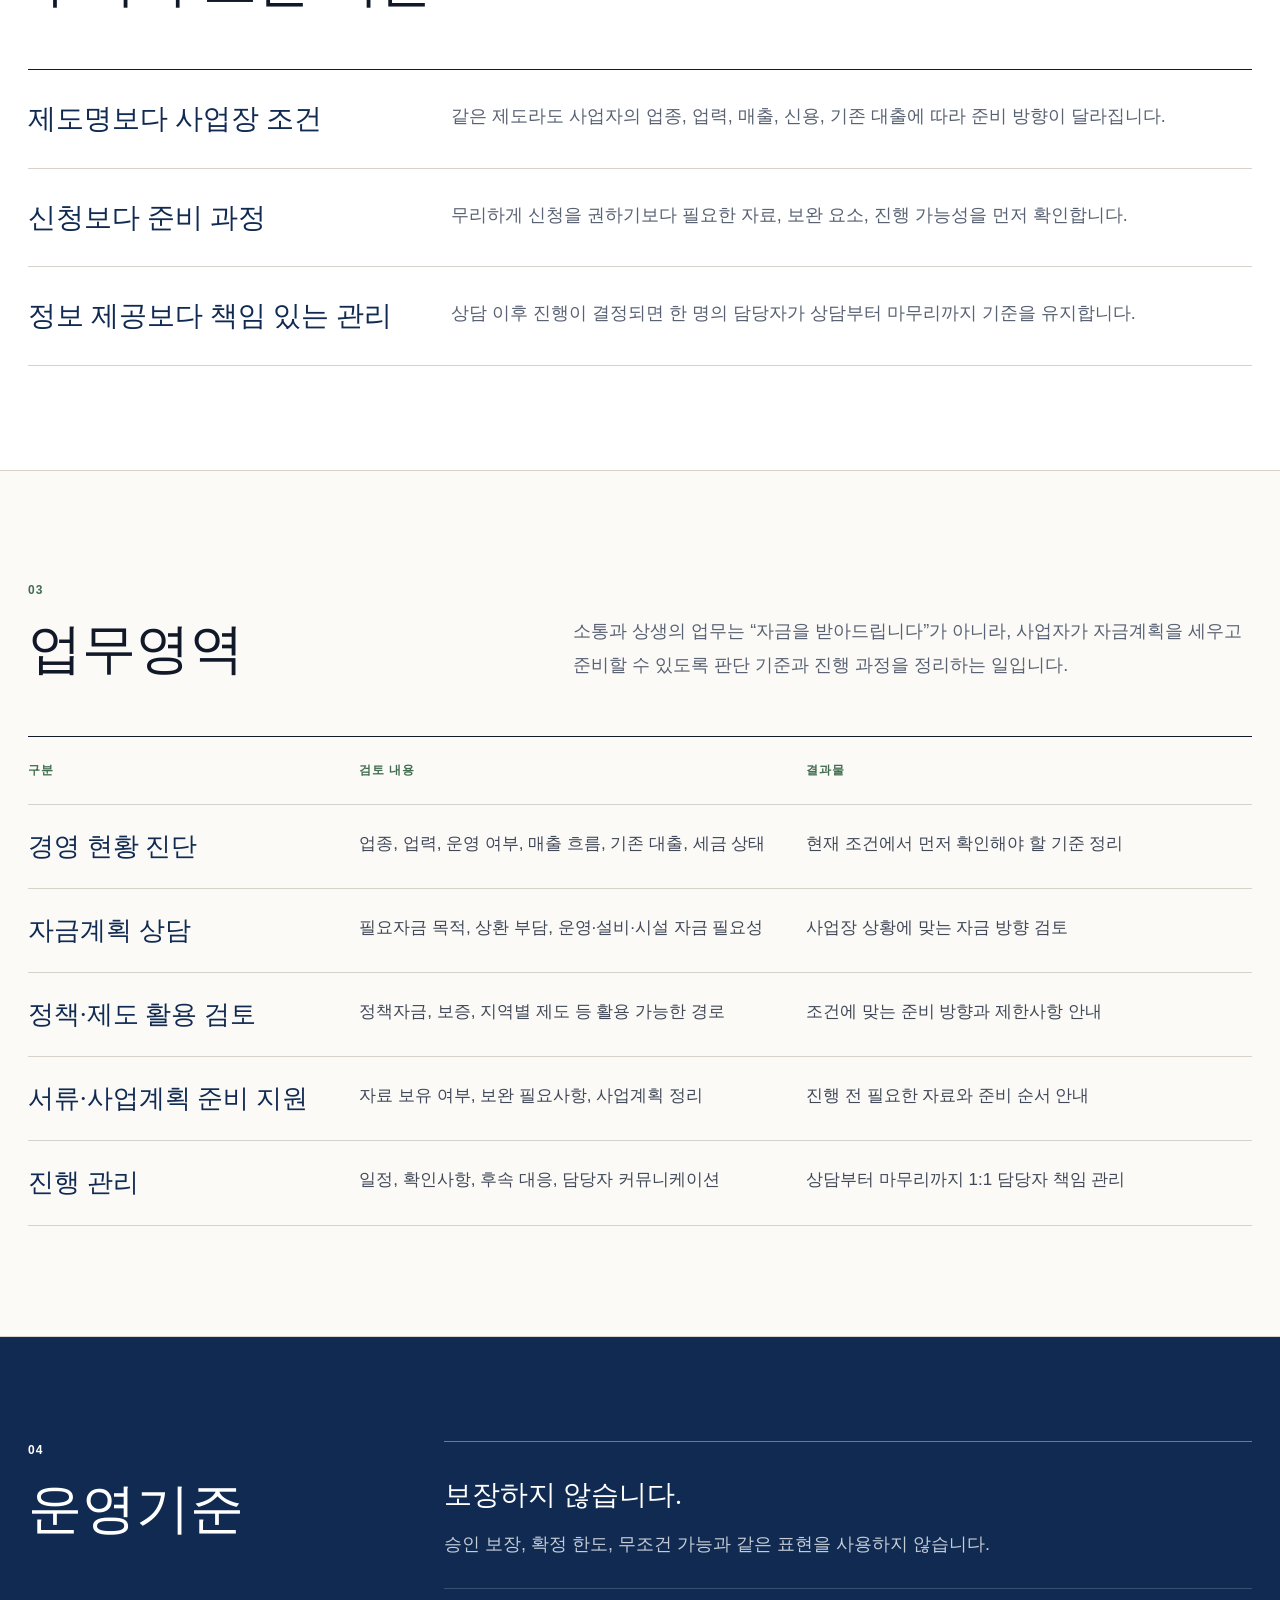
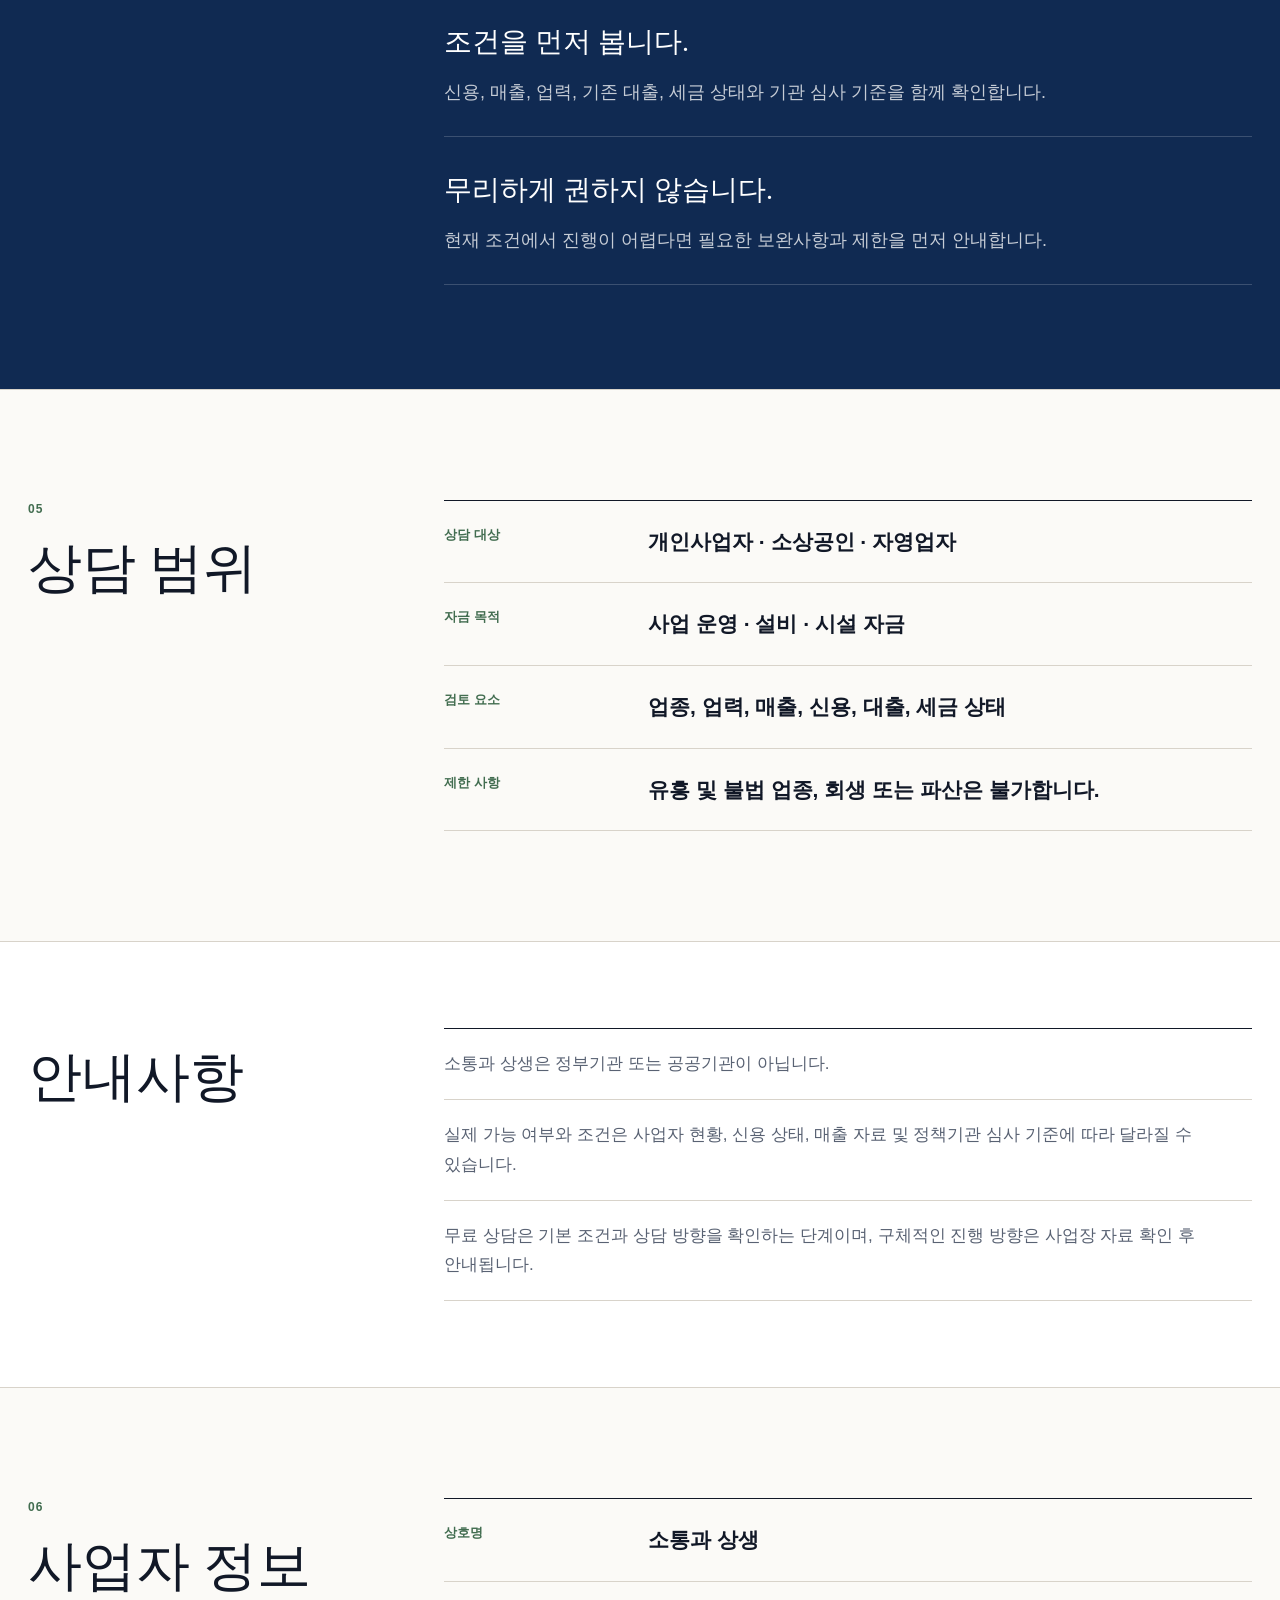
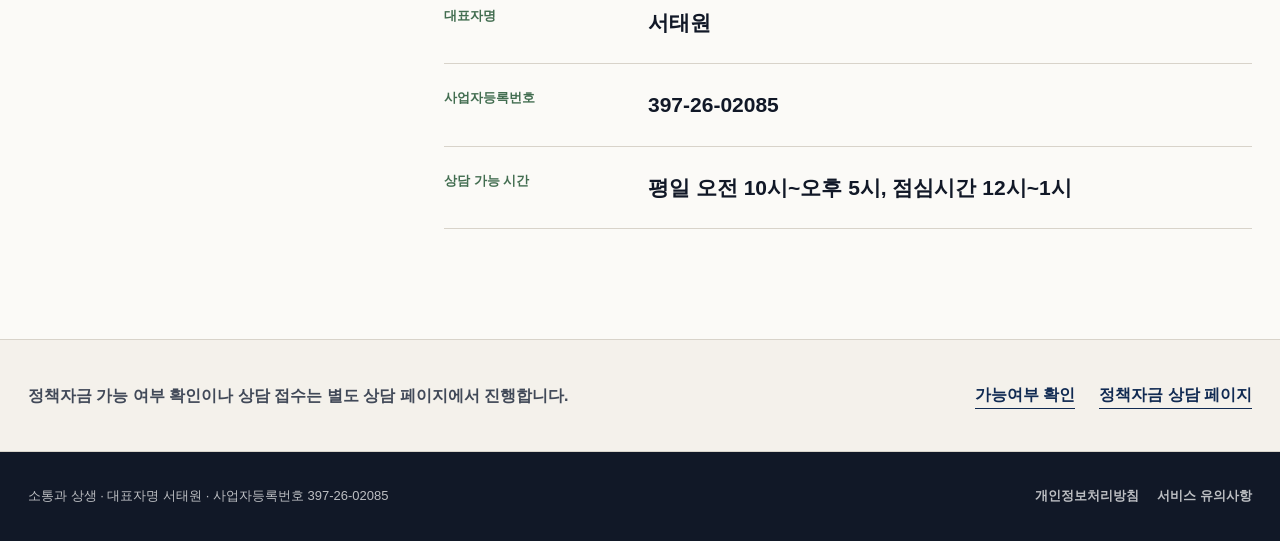
==== commit b90e52c0: "Update landing pages and homepage" ====
--- a/index.html
+++ b/index.html
@@ -10,163 +10,229 @@
     <!-- End Google Tag Manager -->
     <meta charset="utf-8">
     <meta name="viewport" content="width=device-width, initial-scale=1">
-    <title>소통과 상생 | 개인사업자·소상공인 정책자금 컨설팅</title>
-    <meta name="description" content="소통과 상생은 개인사업자와 소상공인을 대상으로 정책자금 가능성 진단, 자금계획 수립, 서류 준비 및 진행 절차 안내를 제공하는 경영컨설팅 서비스입니다.">
+    <title>소통과 상생 | 소상공인·개인사업자 경영컨설팅</title>
+    <meta name="description" content="소통과 상생은 소상공인과 개인사업자의 사업장 상황을 바탕으로 경영현황 진단, 자금계획, 정책·제도 활용 가능성 검토를 제공하는 경영컨설팅 사무소입니다.">
     <link rel="icon" type="image/png" href="assets/logo.png">
-    <link rel="stylesheet" href="assets/styles.css">
-    <script defer src="assets/site.js"></script>
+    <link rel="stylesheet" href="assets/styles.css?v=firm-homepage-v1">
+    <script defer src="assets/site.js?v=firm-homepage-v1"></script>
   </head>
-  <body data-variant="general">
+  <body id="top" class="firm-page">
     <!-- Google Tag Manager (noscript) -->
     <noscript><iframe src="https://www.googletagmanager.com/ns.html?id=GTM-PVXSDRXH"
     height="0" width="0" style="display:none;visibility:hidden"></iframe></noscript>
     <!-- End Google Tag Manager (noscript) -->
-    <header class="site-header">
-      <div class="header-inner">
-        <a class="brand" href="./">
-          <img class="brand-mark" src="assets/logo.png" alt="소통과 상생 로고">
-          <span class="brand-text">
+
+    <header class="firm-header">
+      <div class="firm-shell firm-header-inner">
+        <a class="firm-brand" href="#top" aria-label="소통과 상생 홈">
+          <img src="assets/logo.png" alt="소통과 상생 로고">
+          <span>
             <strong>소통과 상생</strong>
-            <small>Business Funding Consulting</small>
+            <small>Management Consulting Office</small>
           </span>
         </a>
-        <nav class="nav-links" aria-label="주요 메뉴">
-          <a href="policy-funding/">정책자금 상담</a>
-          <a href="policy-funding/food/">요식업</a>
-          <a href="policy-funding/transport/">운수업</a>
-          <a href="#process">진행 절차</a>
+        <nav class="firm-nav" aria-label="회사 홈페이지 메뉴">
+          <a href="#about">회사소개</a>
+          <a href="#viewpoint">관점</a>
+          <a href="#practice">업무영역</a>
+          <a href="#principles">운영기준</a>
+          <a href="#company">사업자정보</a>
         </nav>
-        <div class="header-actions">
-          <a class="btn btn-secondary" href="privacy/">개인정보 안내</a>
-          <a class="btn btn-primary" href="policy-funding/#consult">무료 상담</a>
-        </div>
       </div>
     </header>
 
     <main>
-      <section class="hero">
-        <div class="section-inner">
-          <div>
-            <span class="eyebrow">경영컨설팅 기반 정책자금 상담</span>
-            <h1>개인사업자와 소상공인의 자금계획을 현실적으로 검토합니다.</h1>
-            <p class="hero-copy">정책자금은 사업장 조건에 따라 가능 여부와 준비 방향이 달라집니다. 소통과 상생은 상담을 통해 현재 조건을 확인하고, 필요한 절차와 준비사항을 안내합니다.</p>
-            <p class="hero-note">상담 신청 후 사업장 조건을 확인하고, 현재 검토 가능한 정책자금 방향을 안내합니다.</p>
-            <div class="hero-actions">
-              <a class="btn btn-primary" href="policy-funding/#consult">정책자금 무료 상담 신청</a>
-              <a class="btn btn-ghost" href="#cases">상담 분야 보기</a>
-            </div>
-            <div class="proof-row">
-              <div class="proof-item"><strong>전문</strong><span>담당자 배정</span></div>
-              <div class="proof-item"><strong>1:1</strong><span>상담 및 진행 관리</span></div>
-              <div class="proof-item"><strong>전국</strong><span>지역별 절차 상담</span></div>
-            </div>
-          </div>
-          <aside class="visual-panel" aria-label="상담 진행 요약">
-            <div class="panel-top">
-              <strong>상담 진행 현황</strong>
-              <span class="status-pill">영업시간 확인</span>
-            </div>
-            <div class="panel-body">
-              <div class="funding-card">
-                <div class="mini-row">
-                  <span class="mini-label">조건 검토</span>
-                  <div class="progress"><span style="width: 82%"></span></div>
-                </div>
-                <div class="mini-row">
-                  <span class="mini-label">자금 목적</span>
-                  <div>운영자금 · 시설자금 · 상환부담 완화</div>
-                </div>
-                <div class="mini-row">
-                  <span class="mini-label">상담 대상</span>
-                  <div>개인사업자 · 소상공인 · 자영업자</div>
-                </div>
-                <div class="mini-row">
-                  <span class="mini-label">진행 방식</span>
-                  <div>가능성 진단 후 자금계획 방향 안내</div>
-                </div>
-              </div>
-            </div>
-          </aside>
-        </div>
-      </section>
-
-      <section id="cases" class="section">
-        <div class="section-inner">
-          <div class="section-heading center">
-            <h2>처음 상담은 넓게, 진행은 조건에 맞게</h2>
-            <p>광고 유입은 업종과 상황별로 나누고, 상담에서는 사업장 조건을 확인해 가능한 방향만 안내합니다.</p>
-          </div>
-          <div class="grid-3">
-            <article class="card">
-              <span class="case-meta">소상공인</span>
-              <h3>일반 개인사업자</h3>
-              <p>업종, 업력, 매출 흐름, 필요 자금 목적을 기준으로 정책자금 검토 방향을 안내합니다.</p>
-            </article>
-            <article class="card">
-              <span class="case-meta">요식업</span>
-              <h3>음식점·카페·배달업</h3>
-              <p>운영비 부담과 매출 변동이 큰 사업장의 자금계획을 상황별로 검토합니다.</p>
-            </article>
-            <article class="card">
-              <span class="case-meta">운수업</span>
-              <h3>화물·운송·트럭</h3>
-              <p>유류비와 유지비 부담이 큰 운수업 개인사업자의 운영자금 방향을 상담합니다.</p>
-            </article>
-          </div>
-        </div>
-      </section>
-
-      <section class="section section-muted" id="process">
-        <div class="section-inner">
-          <div class="section-heading center">
-            <h2>상담부터 진행 관리까지 명확하게</h2>
-            <p>신청 가능성을 단정하지 않고, 상담 후 조건을 검토해 필요한 절차를 안내합니다.</p>
-          </div>
-          <div class="grid-4">
-            <article class="card"><span class="number">01</span><h3>무료 상담 접수</h3><p>대표자명, 업체명, 연락처, 업종, 사업기간, 문의사항을 확인합니다.</p></article>
-            <article class="card"><span class="number">02</span><h3>사업장 조건 확인</h3><p>업력, 자금 목적, 지역, 현재 상황을 기준으로 검토합니다.</p></article>
-            <article class="card"><span class="number">03</span><h3>진행 방향 안내</h3><p>가능한 자금 방향, 준비사항, 예상 절차를 설명합니다.</p></article>
-            <article class="card"><span class="number">04</span><h3>진행 관리</h3><p>상담 내용을 바탕으로 필요한 준비사항과 진행 절차를 안내합니다.</p></article>
-          </div>
-        </div>
-      </section>
-
-      <section class="section">
-        <div class="section-inner">
-          <div class="warning">
-            소통과 상생은 정부기관 또는 공공기관이 아닙니다. 정책자금 승인 여부와 조건은 신청자의 신용, 업력, 매출, 기존 금융거래, 기관 심사 기준에 따라 달라질 수 있습니다.
-          </div>
-        </div>
-      </section>
-
-      <section class="section section-dark">
-        <div class="section-inner">
-          <div class="cta-band">
-            <div>
-              <h2>지금 필요한 건 가능성 확인입니다.</h2>
-              <p>사업장 조건에 맞는 정책자금 방향부터 확인하세요.</p>
-            </div>
-            <a class="btn btn-primary" href="policy-funding/#consult">무료 상담 신청</a>
+      <section class="firm-hero" aria-labelledby="firm-hero-title">
+        <div class="firm-shell firm-hero-layout">
+          <div class="firm-hero-main">
+            <p class="firm-overline">소상공인 · 개인사업자 경영컨설팅</p>
+            <h1 id="firm-hero-title">사업자의 조건을 읽고, 자금계획의 방향을 정리합니다.</h1>
+          </div>
+          <div class="firm-hero-side">
+            <p>소통과 상생은 정책자금을 단독 상품으로 다루지 않습니다. 사업장의 운영 상태, 자금 목적, 신용과 매출 흐름을 함께 보고 현실적인 준비 방향을 정리합니다.</p>
+            <p class="firm-statement">과장이나 오안내보다 책임과 신뢰를 바탕으로 현실적 해결책을 제공합니다.</p>
+          </div>
+        </div>
+      </section>
+
+      <section id="about" class="firm-intro">
+        <div class="firm-shell firm-intro-grid">
+          <div>
+            <span class="firm-index">01</span>
+            <h2>소통과 상생은 사업자의 자금 문제를 경영의 문제로 봅니다.</h2>
+          </div>
+          <div class="firm-intro-text">
+            <p>자금은 단순히 신청 가능한 제도를 찾는 문제가 아닙니다. 업력, 매출 흐름, 기존 대출, 신용 상태, 세금 상태, 자금 목적이 함께 정리되어야 실제 진행 방향을 판단할 수 있습니다.</p>
+            <p>우리는 사업자가 지금 처한 조건을 기준으로 경영 현황과 자금 흐름을 확인하고, 정책·제도 활용 가능성을 자금계획 안에서 검토합니다.</p>
+          </div>
+        </div>
+      </section>
+
+      <section id="viewpoint" class="firm-viewpoint">
+        <div class="firm-shell">
+          <div class="firm-section-head">
+            <span class="firm-index">02</span>
+            <h2>우리가 보는 기준</h2>
+          </div>
+          <div class="firm-rule-lines">
+            <div>
+              <strong>제도명보다 사업장 조건</strong>
+              <p>같은 제도라도 사업자의 업종, 업력, 매출, 신용, 기존 대출에 따라 준비 방향이 달라집니다.</p>
+            </div>
+            <div>
+              <strong>신청보다 준비 과정</strong>
+              <p>무리하게 신청을 권하기보다 필요한 자료, 보완 요소, 진행 가능성을 먼저 확인합니다.</p>
+            </div>
+            <div>
+              <strong>정보 제공보다 책임 있는 관리</strong>
+              <p>상담 이후 진행이 결정되면 한 명의 담당자가 상담부터 마무리까지 기준을 유지합니다.</p>
+            </div>
+          </div>
+        </div>
+      </section>
+
+      <section id="practice" class="firm-practice">
+        <div class="firm-shell">
+          <div class="firm-section-head split">
+            <div>
+              <span class="firm-index">03</span>
+              <h2>업무영역</h2>
+            </div>
+            <p>소통과 상생의 업무는 “자금을 받아드립니다”가 아니라, 사업자가 자금계획을 세우고 준비할 수 있도록 판단 기준과 진행 과정을 정리하는 일입니다.</p>
+          </div>
+
+          <div class="firm-table" role="table" aria-label="소통과 상생 업무영역">
+            <div class="firm-table-row firm-table-head" role="row">
+              <span role="columnheader">구분</span>
+              <span role="columnheader">검토 내용</span>
+              <span role="columnheader">결과물</span>
+            </div>
+            <div class="firm-table-row" role="row">
+              <strong role="cell">경영 현황 진단</strong>
+              <p role="cell">업종, 업력, 운영 여부, 매출 흐름, 기존 대출, 세금 상태</p>
+              <p role="cell">현재 조건에서 먼저 확인해야 할 기준 정리</p>
+            </div>
+            <div class="firm-table-row" role="row">
+              <strong role="cell">자금계획 상담</strong>
+              <p role="cell">필요자금 목적, 상환 부담, 운영·설비·시설 자금 필요성</p>
+              <p role="cell">사업장 상황에 맞는 자금 방향 검토</p>
+            </div>
+            <div class="firm-table-row" role="row">
+              <strong role="cell">정책·제도 활용 검토</strong>
+              <p role="cell">정책자금, 보증, 지역별 제도 등 활용 가능한 경로</p>
+              <p role="cell">조건에 맞는 준비 방향과 제한사항 안내</p>
+            </div>
+            <div class="firm-table-row" role="row">
+              <strong role="cell">서류·사업계획 준비 지원</strong>
+              <p role="cell">자료 보유 여부, 보완 필요사항, 사업계획 정리</p>
+              <p role="cell">진행 전 필요한 자료와 준비 순서 안내</p>
+            </div>
+            <div class="firm-table-row" role="row">
+              <strong role="cell">진행 관리</strong>
+              <p role="cell">일정, 확인사항, 후속 대응, 담당자 커뮤니케이션</p>
+              <p role="cell">상담부터 마무리까지 1:1 담당자 책임 관리</p>
+            </div>
+          </div>
+        </div>
+      </section>
+
+      <section id="principles" class="firm-principles">
+        <div class="firm-shell firm-principle-layout">
+          <div>
+            <span class="firm-index">04</span>
+            <h2>운영기준</h2>
+          </div>
+          <div class="firm-principle-list">
+            <p><strong>보장하지 않습니다.</strong> 승인 보장, 확정 한도, 무조건 가능과 같은 표현을 사용하지 않습니다.</p>
+            <p><strong>조건을 먼저 봅니다.</strong> 신용, 매출, 업력, 기존 대출, 세금 상태와 기관 심사 기준을 함께 확인합니다.</p>
+            <p><strong>무리하게 권하지 않습니다.</strong> 현재 조건에서 진행이 어렵다면 필요한 보완사항과 제한을 먼저 안내합니다.</p>
+          </div>
+        </div>
+      </section>
+
+      <section class="firm-target">
+        <div class="firm-shell firm-target-grid">
+          <div>
+            <span class="firm-index">05</span>
+            <h2>상담 범위</h2>
+          </div>
+          <dl class="firm-definition">
+            <div>
+              <dt>상담 대상</dt>
+              <dd>개인사업자 · 소상공인 · 자영업자</dd>
+            </div>
+            <div>
+              <dt>자금 목적</dt>
+              <dd>사업 운영 · 설비 · 시설 자금</dd>
+            </div>
+            <div>
+              <dt>검토 요소</dt>
+              <dd>업종, 업력, 매출, 신용, 대출, 세금 상태</dd>
+            </div>
+            <div>
+              <dt>제한 사항</dt>
+              <dd>유흥 및 불법 업종, 회생 또는 파산은 불가합니다.</dd>
+            </div>
+          </dl>
+        </div>
+      </section>
+
+      <section class="firm-notice">
+        <div class="firm-shell firm-notice-grid">
+          <h2>안내사항</h2>
+          <div>
+            <p>소통과 상생은 정부기관 또는 공공기관이 아닙니다.</p>
+            <p>실제 가능 여부와 조건은 사업자 현황, 신용 상태, 매출 자료 및 정책기관 심사 기준에 따라 달라질 수 있습니다.</p>
+            <p>무료 상담은 기본 조건과 상담 방향을 확인하는 단계이며, 구체적인 진행 방향은 사업장 자료 확인 후 안내됩니다.</p>
+          </div>
+        </div>
+      </section>
+
+      <section id="company" class="firm-company">
+        <div class="firm-shell firm-company-grid">
+          <div>
+            <span class="firm-index">06</span>
+            <h2>사업자 정보</h2>
+          </div>
+          <dl class="firm-definition">
+            <div>
+              <dt>상호명</dt>
+              <dd>소통과 상생</dd>
+            </div>
+            <div>
+              <dt>대표자명</dt>
+              <dd>서태원</dd>
+            </div>
+            <div>
+              <dt>사업자등록번호</dt>
+              <dd>397-26-02085</dd>
+            </div>
+            <div>
+              <dt>상담 가능 시간</dt>
+              <dd>평일 오전 10시~오후 5시, 점심시간 12시~1시</dd>
+            </div>
+          </dl>
+        </div>
+      </section>
+
+      <section class="firm-contact-link" aria-label="상담 페이지 이동">
+        <div class="firm-shell">
+          <p>정책자금 가능 여부 확인이나 상담 접수는 별도 상담 페이지에서 진행합니다.</p>
+          <div>
+            <a href="policy-funding-check/">가능여부 확인</a>
+            <a href="policy-funding/">정책자금 상담 페이지</a>
           </div>
         </div>
       </section>
     </main>
 
-    <footer class="site-footer">
-      <div class="footer-inner">
-        <div class="footer-grid">
-          <div>
-            <p>상호명: 소통과 상생</p>
-            <p>대표자명: 서태원</p>
-            <p>사업자등록번호: 397-26-02085</p>
-            <p>상담 가능 시간: 평일 오전 10시~오후 5시, 점심시간 12시~1시</p>
-          </div>
-          <div class="footer-links">
-            <a href="privacy/">개인정보처리방침</a>
-            <a href="terms/">서비스 유의사항</a>
-            <a href="policy-funding/">상담 신청</a>
-          </div>
-        </div>
+    <footer class="firm-footer">
+      <div class="firm-shell">
+        <p>소통과 상생 · 대표자명 서태원 · 사업자등록번호 397-26-02085</p>
+        <nav aria-label="하단 메뉴">
+          <a href="privacy/">개인정보처리방침</a>
+          <a href="terms/">서비스 유의사항</a>
+        </nav>
       </div>
     </footer>
   </body>
--- a/assets/styles.css
+++ b/assets/styles.css
@@ -21,7 +21,8 @@
   scroll-behavior: smooth;
 }
 
-section[id] {
+section[id],
+aside[id] {
   scroll-margin-top: 88px;
 }
 
@@ -472,6 +473,345 @@
   font-size: 14px;
 }
 
+.form-note {
+  margin: 14px 0 0;
+  color: var(--muted);
+  font-size: 13px;
+  line-height: 1.55;
+}
+
+.field small {
+  color: var(--muted);
+  font-size: 12px;
+  font-weight: 700;
+}
+
+.diagnostic-tool-page {
+  --analysis-green: #0f5f5c;
+  --analysis-green-dark: #0a4644;
+  --analysis-green-panel: #f3f8f5;
+  --analysis-green-soft: #edf6f3;
+  --analysis-green-line: #dce4dc;
+  --analysis-ink: #172321;
+  --analysis-muted: #53625f;
+  color: var(--analysis-ink);
+  background: #ffffff;
+}
+
+.direct-check-hero {
+  border-bottom: 1px solid var(--analysis-green-line);
+  background: #ffffff;
+}
+
+.direct-check-hero .section-inner {
+  display: grid;
+  grid-template-columns: minmax(0, 0.95fr) minmax(360px, 1.05fr);
+  gap: 44px;
+  align-items: start;
+  padding: 64px 0 58px;
+}
+
+.direct-check-copy {
+  padding-top: 34px;
+}
+
+.instant-criteria {
+  display: grid;
+  gap: 12px;
+  margin-top: 30px;
+}
+
+.instant-criteria article {
+  display: grid;
+  grid-template-columns: 48px minmax(0, 1fr);
+  gap: 14px;
+  align-items: start;
+  border: 1px solid var(--analysis-green-line);
+  border-radius: var(--radius);
+  background: var(--analysis-green-panel);
+  padding: 16px;
+}
+
+.instant-criteria article > span {
+  display: inline-flex;
+  align-items: center;
+  justify-content: center;
+  width: 42px;
+  height: 42px;
+  border-radius: var(--radius);
+  background: var(--analysis-green);
+  color: #ffffff;
+  font-size: 12px;
+  font-weight: 900;
+}
+
+.instant-criteria h2 {
+  margin-bottom: 4px;
+  color: var(--analysis-ink);
+  font-size: 18px;
+  line-height: 1.25;
+}
+
+.instant-criteria p {
+  margin: 0;
+  color: var(--analysis-muted);
+  font-size: 14px;
+}
+
+.credit-situation-points {
+  margin-top: 26px;
+  border: 1px solid var(--analysis-green);
+  border-radius: var(--radius);
+  background: var(--analysis-green);
+  padding: 14px;
+  box-shadow: 0 14px 30px rgba(15, 95, 92, 0.18);
+}
+
+.credit-situation-points > strong {
+  display: block;
+  margin-bottom: 10px;
+  color: #ffffff;
+  font-size: 15px;
+  font-weight: 900;
+}
+
+.credit-point-list {
+  display: flex;
+  flex-wrap: wrap;
+  gap: 8px;
+}
+
+.credit-point-list span {
+  display: inline-flex;
+  flex: 1 1 145px;
+  align-items: center;
+  justify-content: center;
+  min-height: 42px;
+  border: 1px solid rgba(255, 255, 255, 0.38);
+  border-radius: var(--radius);
+  background: #ffffff;
+  color: var(--analysis-green);
+  font-size: 15px;
+  font-weight: 900;
+  white-space: nowrap;
+}
+
+.credit-point-list b {
+  margin-right: 6px;
+  color: var(--analysis-green);
+  font-size: 16px;
+}
+
+.direct-check-note {
+  margin: 20px 0 0;
+  color: var(--analysis-muted);
+  font-size: 13px;
+  line-height: 1.6;
+}
+
+.direct-check-note-sub {
+  margin-top: 6px;
+}
+
+.direct-form-card {
+  border: 1px solid var(--analysis-green-line);
+  border-radius: 14px;
+  background: var(--analysis-green-panel);
+  box-shadow: 0 20px 54px rgba(27, 39, 34, 0.08);
+  overflow: hidden;
+}
+
+.direct-form-card .lead-form {
+  border: 0;
+  border-radius: 0;
+  background: var(--analysis-green-panel);
+  box-shadow: none;
+}
+
+.quick-check-form .form-grid {
+  gap: 13px;
+  margin-top: 20px;
+}
+
+.quick-check-form .field textarea {
+  min-height: 92px;
+}
+
+.quick-check-form .consent-box {
+  margin-top: 15px;
+}
+
+.diagnostic-tool-page .diagnostic-form-intro,
+.diagnostic-tool-page .consent-box {
+  border-color: #cfded6;
+  background: #ffffff;
+}
+
+.diagnostic-tool-page .diagnostic-form-intro strong {
+  color: #123431;
+}
+
+.diagnostic-tool-page .btn-primary {
+  background: var(--analysis-green);
+  box-shadow: 0 12px 26px rgba(15, 95, 92, 0.2);
+}
+
+.diagnostic-tool-page .btn-primary:hover {
+  background: var(--analysis-green-dark);
+}
+
+.diagnostic-tool-page .btn-ghost {
+  color: var(--analysis-green);
+  border-color: #cddbd5;
+  background: #ffffff;
+}
+
+.tool-header {
+  position: sticky;
+  top: 0;
+  z-index: 20;
+  border-bottom: 1px solid #dde5dd;
+  background: rgba(255, 255, 255, 0.94);
+  backdrop-filter: blur(14px);
+}
+
+.tool-header-inner {
+  display: flex;
+  align-items: center;
+  justify-content: space-between;
+  gap: 20px;
+  width: min(1120px, calc(100% - 40px));
+  min-height: 70px;
+  margin: 0 auto;
+}
+
+.tool-title {
+  min-width: 0;
+  color: #123431;
+  font-size: 15px;
+  font-weight: 900;
+  line-height: 1.3;
+}
+
+body[data-source="analysis"] .tool-title,
+body[data-source="V2"] .tool-title {
+  display: inline-flex;
+  align-items: center;
+  gap: 10px;
+  border: 1px solid var(--analysis-green);
+  border-radius: 8px;
+  background: var(--analysis-green);
+  color: #ffffff;
+  padding: 9px 12px;
+  font-size: 16px;
+  letter-spacing: 0;
+  box-shadow: 0 12px 26px rgba(15, 95, 92, 0.2);
+}
+
+body[data-source="analysis"] .tool-title::before,
+body[data-source="V2"] .tool-title::before {
+  content: "";
+  flex: 0 0 auto;
+  width: 8px;
+  height: 8px;
+  border-radius: 999px;
+  background: #ffffff;
+  box-shadow: 0 0 0 5px rgba(255, 255, 255, 0.18);
+}
+
+.tool-nav {
+  display: flex;
+  align-items: center;
+  gap: 20px;
+  color: #51615e;
+  font-size: 14px;
+  font-weight: 800;
+}
+
+.tool-nav a:hover {
+  color: var(--analysis-green);
+}
+
+.diagnostic-tool-page .eyebrow {
+  border-color: var(--analysis-green);
+  border-radius: 6px;
+  background: var(--analysis-green);
+  color: #ffffff;
+  box-shadow: 0 10px 24px rgba(15, 95, 92, 0.16);
+}
+
+.diagnostic-tool-page .eyebrow::before {
+  background: #ffffff;
+}
+
+.diagnostic-tool-page .diagnostic-title {
+  color: var(--analysis-ink);
+}
+
+.diagnostic-tool-page .diagnostic-copy,
+.diagnostic-tool-page .hero-note,
+.diagnostic-tool-page .section-heading p {
+  color: var(--analysis-muted);
+}
+
+.diagnostic-tool-page .card {
+  border-color: var(--analysis-green-line);
+  box-shadow: 0 20px 54px rgba(27, 39, 34, 0.08);
+}
+
+.diagnostic-tool-page .panel-top {
+  background: var(--analysis-green);
+  color: #ffffff;
+}
+
+.diagnostic-tool-page .status-pill {
+  background: #ffffff;
+  color: var(--analysis-green);
+}
+
+.diagnostic-tool-page .number {
+  color: var(--analysis-green);
+  background: #e6f1ed;
+}
+
+.diagnostic-tool-page .section-muted {
+  background: #edf2ee;
+}
+
+.diagnostic-tool-page .field input:focus,
+.diagnostic-tool-page .field select:focus,
+.diagnostic-tool-page .field textarea:focus {
+  border-color: var(--analysis-green);
+  box-shadow: 0 0 0 4px rgba(15, 95, 92, 0.1);
+}
+
+.diagnostic-tool-page .section-dark {
+  background: #142c28;
+}
+
+.tool-footer {
+  border-top: 1px solid var(--analysis-green-line);
+  background: #fbfaf4;
+  padding: 34px 0;
+}
+
+.tool-footer p {
+  margin: 0 0 6px;
+  color: #64716f;
+  font-size: 13px;
+}
+
+.tool-footer .footer-links {
+  justify-content: flex-start;
+  margin-top: 16px;
+}
+
+.diagnostic-tool-page[data-page="thanks"] .simple-page .eyebrow {
+  display: flex;
+  width: fit-content;
+  margin-bottom: 18px;
+}
+
 .progress {
   height: 10px;
   border-radius: 999px;
@@ -603,11 +943,28 @@
   color: #65410b;
 }
 
+.thanks-card {
+  width: fit-content;
+  margin-top: 26px;
+  border: 1px solid var(--analysis-green-line, var(--line));
+  border-radius: var(--radius);
+  background: var(--analysis-green-panel, var(--soft));
+  color: var(--analysis-green, var(--navy));
+  padding: 14px 18px;
+  font-size: 16px;
+  font-weight: 900;
+}
+
 .form-wrap {
   display: grid;
   grid-template-columns: minmax(0, 0.82fr) minmax(320px, 1.18fr);
   gap: 34px;
   align-items: start;
+}
+
+.consult-info-stack {
+  display: grid;
+  gap: 18px;
 }
 
 .form-aside {
@@ -702,6 +1059,22 @@
   font-size: 13px;
 }
 
+.consent-detail {
+  margin-top: 10px;
+}
+
+.consent-detail summary {
+  width: fit-content;
+  color: var(--navy);
+  font-size: 13px;
+  font-weight: 900;
+  cursor: pointer;
+}
+
+.consent-detail p {
+  margin: 8px 0 0;
+}
+
 .check-row {
   display: flex;
   align-items: flex-start;
@@ -785,6 +1158,335 @@
   font-weight: 800;
 }
 
+.policy-landing-page {
+  --policy-primary: #163b73;
+  --policy-primary-dark: #0c2447;
+  --policy-panel: #f3f7fd;
+  --policy-soft: #edf4ff;
+  --policy-line: #d6e2f5;
+  --policy-ink: #172033;
+  --policy-muted: #5b6678;
+  background: #ffffff;
+}
+
+.policy-landing-page .site-header {
+  border-bottom-color: var(--policy-line);
+}
+
+.policy-landing-page .btn-primary {
+  background: var(--policy-primary);
+  box-shadow: 0 12px 26px rgba(22, 59, 115, 0.22);
+}
+
+.policy-landing-page .btn-primary:hover {
+  background: var(--policy-primary-dark);
+}
+
+.policy-landing-page .btn-secondary,
+.policy-landing-page .btn-ghost {
+  color: var(--policy-primary);
+  border-color: var(--policy-line);
+  background: #ffffff;
+}
+
+.policy-landing-page .btn-secondary {
+  background: var(--policy-soft);
+}
+
+.policy-landing-page .diagnostic-hero,
+.policy-landing-page .section-muted {
+  background: #ffffff;
+}
+
+.policy-landing-page .diagnostic-hero .section-inner {
+  align-items: start;
+}
+
+.policy-landing-page .hero-copy-panel {
+  padding-top: 24px;
+}
+
+.policy-landing-page .eyebrow {
+  border-color: var(--policy-primary);
+  border-radius: 6px;
+  background: var(--policy-primary);
+  color: #ffffff;
+  box-shadow: 0 10px 24px rgba(22, 59, 115, 0.16);
+}
+
+.policy-landing-page .eyebrow::before {
+  background: #ffffff;
+  box-shadow: 0 0 0 5px rgba(255, 255, 255, 0.18);
+}
+
+.policy-landing-page .diagnostic-copy,
+.policy-landing-page .hero-note,
+.policy-landing-page .section-heading p {
+  color: var(--policy-muted);
+}
+
+.policy-landing-page .section-heading .eyebrow {
+  color: #ffffff;
+}
+
+.policy-landing-page .diagnostic-proof span {
+  border-color: var(--policy-line);
+  background: var(--policy-panel);
+  color: var(--policy-primary);
+}
+
+.policy-landing-page .diagnostic-proof + .hero-note {
+  margin-top: 18px;
+}
+
+.policy-landing-page .policy-instant-criteria {
+  max-width: 640px;
+  margin-top: 26px;
+}
+
+.policy-landing-page .policy-instant-criteria article {
+  border-color: var(--policy-line);
+  background: var(--policy-panel);
+  box-shadow: 0 14px 30px rgba(22, 59, 115, 0.05);
+}
+
+.policy-landing-page .policy-instant-criteria article > span {
+  background: var(--policy-primary);
+  color: #ffffff;
+}
+
+.policy-landing-page .policy-instant-criteria h2 {
+  color: var(--policy-ink);
+}
+
+.policy-landing-page .policy-instant-criteria p {
+  color: var(--policy-muted);
+}
+
+.policy-landing-page .policy-credit-points {
+  max-width: 640px;
+  margin-top: 24px;
+  border-color: var(--policy-primary);
+  background: var(--policy-primary);
+  box-shadow: 0 14px 30px rgba(22, 59, 115, 0.18);
+}
+
+.policy-landing-page .policy-credit-points > strong {
+  color: #ffffff;
+}
+
+.policy-landing-page .policy-credit-points .credit-point-list span {
+  color: var(--policy-primary);
+}
+
+.policy-landing-page .policy-credit-points .credit-point-list b {
+  color: var(--policy-primary);
+}
+
+.policy-landing-page .policy-credit-points + .hero-note {
+  margin-top: 18px;
+}
+
+.policy-landing-page .consult-info-stack .policy-credit-points {
+  max-width: none;
+  margin-top: 0;
+}
+
+.policy-landing-page .visual-panel {
+  border-color: var(--policy-line);
+  background: var(--policy-panel);
+  box-shadow: 0 20px 54px rgba(22, 59, 115, 0.09);
+}
+
+.policy-landing-page .panel-top {
+  border-bottom: 0;
+  background: var(--policy-primary);
+  color: #ffffff;
+}
+
+.policy-landing-page .panel-top strong {
+  color: #ffffff;
+}
+
+.policy-landing-page .status-pill {
+  background: #ffffff;
+  color: var(--policy-primary);
+}
+
+.policy-landing-page .funding-card {
+  gap: 12px;
+  margin-top: 20px;
+}
+
+.policy-landing-page .hero-consult-panel .panel-body {
+  padding: 22px;
+}
+
+.policy-landing-page .hero-consult-panel h2 {
+  margin-bottom: 6px;
+  font-size: 24px;
+  line-height: 1.28;
+}
+
+.policy-landing-page .hero-consult-panel .lead-form {
+  margin-top: 18px;
+  border: 0;
+  border-radius: 0;
+  background: transparent;
+  padding: 0;
+  box-shadow: none;
+}
+
+.policy-landing-page .hero-lead-form .form-grid {
+  gap: 12px;
+}
+
+.policy-landing-page .hero-lead-form .field textarea {
+  min-height: 86px;
+}
+
+.policy-landing-page .hero-lead-form .consent-box {
+  margin-top: 14px;
+  padding: 14px;
+  font-size: 12px;
+  line-height: 1.55;
+}
+
+.policy-landing-page .hero-lead-form .form-actions {
+  margin-top: 16px;
+}
+
+.policy-landing-page .hero-lead-form .form-note {
+  margin-top: 12px;
+  color: var(--policy-muted);
+}
+
+.policy-landing-page .mini-row {
+  border-color: var(--policy-line);
+  background: #ffffff;
+}
+
+.policy-landing-page .mini-label,
+.policy-landing-page .number {
+  border-color: var(--policy-primary);
+  background: var(--policy-primary);
+  color: #ffffff;
+}
+
+.policy-landing-page .diagnostic-strip {
+  border-color: var(--policy-line);
+  background: #ffffff;
+}
+
+.policy-landing-page .diagnostic-strip .section-inner {
+  background: var(--policy-line);
+}
+
+.policy-landing-page .strip-item {
+  background: var(--policy-panel);
+}
+
+.policy-landing-page .strip-item strong,
+.policy-landing-page .case-meta {
+  color: var(--policy-primary);
+}
+
+.policy-landing-page .card {
+  border-color: var(--policy-line);
+  background: var(--policy-panel);
+  box-shadow: 0 20px 54px rgba(22, 59, 115, 0.07);
+}
+
+.policy-landing-page .case-meta {
+  border: 1px solid var(--policy-line);
+  background: #ffffff;
+}
+
+.policy-landing-page .process-cta {
+  display: flex;
+  justify-content: center;
+  margin-top: 28px;
+}
+
+.policy-landing-page .process-cta .btn {
+  min-width: 180px;
+}
+
+.policy-landing-page .form-aside {
+  border-color: var(--policy-primary);
+  background: var(--policy-primary);
+  color: #ffffff;
+  box-shadow: 0 20px 54px rgba(22, 59, 115, 0.14);
+}
+
+.policy-landing-page .form-aside h2 {
+  color: #ffffff;
+}
+
+.policy-landing-page .form-aside .eyebrow {
+  display: flex;
+  width: fit-content;
+  margin-bottom: 18px;
+  border-color: #ffffff;
+  background: #ffffff;
+  color: var(--policy-primary);
+  box-shadow: none;
+}
+
+.policy-landing-page .form-aside .eyebrow::before {
+  background: var(--policy-primary);
+  box-shadow: none;
+}
+
+.policy-landing-page .form-aside p {
+  color: rgba(255, 255, 255, 0.82);
+}
+
+.policy-landing-page .call-rules div {
+  border-color: #ffffff;
+  background: #ffffff;
+  color: var(--policy-primary);
+}
+
+.policy-landing-page .lead-form,
+.policy-landing-page .consent-box {
+  border-color: var(--policy-line);
+  background: #ffffff;
+}
+
+.policy-landing-page .lead-form {
+  box-shadow: 0 20px 54px rgba(22, 59, 115, 0.09);
+}
+
+.policy-landing-page .field input:focus,
+.policy-landing-page .field select:focus,
+.policy-landing-page .field textarea:focus {
+  border-color: var(--policy-primary);
+  box-shadow: 0 0 0 4px rgba(22, 59, 115, 0.1);
+}
+
+.policy-landing-page .section-dark {
+  background: var(--policy-primary-dark);
+}
+
+.policy-landing-page .section-dark h2 {
+  color: #ffffff;
+}
+
+.policy-landing-page .section-dark p {
+  color: rgba(255, 255, 255, 0.78);
+}
+
+.policy-landing-page .section-dark .btn-primary {
+  background: #ffffff;
+  color: var(--policy-primary);
+  box-shadow: none;
+}
+
+.policy-landing-page .section-dark .btn-primary:hover {
+  background: var(--policy-soft);
+}
+
 .simple-page {
   padding: 74px 0;
 }
@@ -795,6 +1497,12 @@
 
 .simple-page h1 {
   font-size: 40px;
+}
+
+body[data-page="thanks"]:not(.diagnostic-tool-page) .simple-page .eyebrow {
+  display: flex;
+  width: fit-content;
+  margin-bottom: 20px;
 }
 
 .simple-page h2 {
@@ -822,6 +1530,7 @@
 
   .hero .section-inner,
   .diagnostic-hero .section-inner,
+  .direct-check-hero .section-inner,
   .form-wrap,
   .footer-grid {
     grid-template-columns: 1fr;
@@ -856,9 +1565,14 @@
 }
 
 @media (max-width: 640px) {
+  body {
+    overflow-x: hidden;
+  }
+
   .header-inner,
   .section-inner,
-  .footer-inner {
+  .footer-inner,
+  .tool-header-inner {
     width: min(100% - 28px, 1120px);
   }
 
@@ -899,20 +1613,65 @@
     white-space: nowrap;
   }
 
+  .tool-nav {
+    display: none;
+  }
+
+  .tool-title {
+    font-size: 14px;
+  }
+
+  body[data-source="analysis"] .tool-title,
+  body[data-source="V2"] .tool-title {
+    gap: 8px;
+    padding: 8px 9px;
+    font-size: 13px;
+    line-height: 1.25;
+  }
+
+  .tool-header .btn {
+    min-height: 46px;
+    padding: 0 12px;
+    font-size: 13px;
+    white-space: nowrap;
+  }
+
   .hero .section-inner {
     padding: 52px 0 44px;
   }
 
+  .direct-check-hero .section-inner {
+    gap: 28px;
+    padding: 42px 0 36px;
+  }
+
+  .direct-check-copy {
+    padding-top: 0;
+  }
+
   .diagnostic-hero .section-inner {
     padding: 44px 0 38px;
   }
 
+  .policy-landing-page .hero-copy-panel {
+    padding-top: 0;
+  }
+
   h1 {
     font-size: 34px;
   }
 
   .diagnostic-title {
     font-size: 34px;
+    overflow-wrap: anywhere;
+  }
+
+  body[data-source="analysis"] .diagnostic-title,
+  body[data-source="V2"] .diagnostic-title {
+    max-width: 100%;
+    font-size: 32px;
+    line-height: 1.14;
+    word-break: break-all;
   }
 
   .hero-copy {
@@ -934,6 +1693,16 @@
 
   .mini-row {
     grid-template-columns: 64px minmax(0, 1fr);
+  }
+
+  .instant-criteria article {
+    grid-template-columns: 42px minmax(0, 1fr);
+    padding: 14px;
+  }
+
+  .instant-criteria article > span {
+    width: 36px;
+    height: 36px;
   }
 
   .section {
@@ -974,3 +1743,529 @@
     min-height: 54px;
   }
 }
+
+/* Firm homepage: separate from landing pages */
+.firm-page {
+  --firm-ink: #111827;
+  --firm-muted: #596273;
+  --firm-soft: #f4f1eb;
+  --firm-line: #d8d3ca;
+  --firm-paper: #fbfaf7;
+  --firm-navy: #102a52;
+  --firm-green: #426d50;
+  --firm-serif: Georgia, "Times New Roman", "AppleMyungjo", "Nanum Myeongjo", serif;
+  --firm-sans: "Avenir Next", -apple-system, BlinkMacSystemFont, "Apple SD Gothic Neo", "Noto Sans KR", sans-serif;
+  background: var(--firm-paper);
+  color: var(--firm-ink);
+  font-family: var(--firm-sans);
+}
+
+.firm-page h1,
+.firm-page h2,
+.firm-page h3,
+.firm-page p,
+.firm-page dl {
+  margin-top: 0;
+}
+
+.firm-shell {
+  width: min(1340px, calc(100% - 56px));
+  margin: 0 auto;
+}
+
+.firm-header {
+  border-bottom: 1px solid var(--firm-line);
+  background: rgba(251, 250, 247, 0.96);
+}
+
+.firm-header-inner {
+  display: flex;
+  align-items: center;
+  justify-content: space-between;
+  min-height: 86px;
+  gap: 34px;
+}
+
+.firm-brand {
+  display: inline-flex;
+  align-items: center;
+  gap: 12px;
+}
+
+.firm-brand img {
+  width: 44px;
+  height: 44px;
+  object-fit: contain;
+}
+
+.firm-brand span {
+  display: grid;
+  gap: 2px;
+  line-height: 1.1;
+}
+
+.firm-brand strong {
+  color: var(--firm-ink);
+  font-size: 16px;
+  font-weight: 800;
+}
+
+.firm-brand small {
+  color: var(--firm-muted);
+  font-size: 10px;
+  font-weight: 700;
+  letter-spacing: 0.08em;
+  text-transform: uppercase;
+}
+
+.firm-nav {
+  display: flex;
+  align-items: center;
+  gap: 30px;
+  color: var(--firm-muted);
+  font-size: 14px;
+  font-weight: 700;
+}
+
+.firm-nav a:hover {
+  color: var(--firm-navy);
+}
+
+.firm-hero {
+  border-bottom: 1px solid var(--firm-line);
+}
+
+.firm-hero-layout {
+  display: grid;
+  grid-template-columns: minmax(0, 1.34fr) minmax(360px, 0.66fr);
+  gap: 72px;
+  min-height: 620px;
+  align-items: center;
+  padding: 72px 0;
+}
+
+.firm-overline,
+.firm-index {
+  display: block;
+  color: var(--firm-green);
+  font-size: 12px;
+  font-weight: 900;
+  letter-spacing: 0.08em;
+  text-transform: uppercase;
+}
+
+.firm-hero h1 {
+  max-width: 980px;
+  margin: 34px 0 0;
+  color: var(--firm-navy);
+  font-family: var(--firm-serif);
+  font-size: clamp(52px, 6.7vw, 92px);
+  font-weight: 600;
+  letter-spacing: 0;
+  line-height: 1.08;
+}
+
+.firm-hero-side {
+  border-left: 1px solid var(--firm-line);
+  padding-left: 34px;
+}
+
+.firm-hero-side p {
+  color: #343b49;
+  font-size: 18px;
+  font-weight: 600;
+  line-height: 1.85;
+}
+
+.firm-hero-side .firm-statement {
+  margin: 34px 0 0;
+  color: var(--firm-navy);
+  font-family: var(--firm-serif);
+  font-size: 26px;
+  font-weight: 600;
+  line-height: 1.55;
+}
+
+.firm-intro,
+.firm-practice,
+.firm-target,
+.firm-company {
+  padding: 110px 0;
+  background: var(--firm-paper);
+}
+
+.firm-intro-grid,
+.firm-principle-layout,
+.firm-target-grid,
+.firm-company-grid,
+.firm-notice-grid {
+  display: grid;
+  grid-template-columns: minmax(250px, 0.58fr) minmax(0, 1.42fr);
+  gap: 86px;
+  align-items: start;
+}
+
+.firm-intro h2,
+.firm-section-head h2,
+.firm-principle-layout h2,
+.firm-target h2,
+.firm-company h2,
+.firm-notice h2 {
+  margin: 18px 0 0;
+  color: var(--firm-ink);
+  font-family: var(--firm-serif);
+  font-size: clamp(36px, 4.2vw, 64px);
+  font-weight: 500;
+  line-height: 1.18;
+  letter-spacing: 0;
+}
+
+.firm-intro-text {
+  display: grid;
+  gap: 24px;
+  border-top: 1px solid var(--firm-ink);
+  padding-top: 28px;
+}
+
+.firm-intro-text p {
+  margin: 0;
+  color: #353d4c;
+  font-size: 19px;
+  line-height: 1.95;
+}
+
+.firm-viewpoint,
+.firm-principles,
+.firm-notice,
+.firm-contact-link {
+  border-top: 1px solid var(--firm-line);
+  border-bottom: 1px solid var(--firm-line);
+  background: #ffffff;
+}
+
+.firm-viewpoint {
+  padding: 104px 0;
+}
+
+.firm-section-head {
+  margin-bottom: 54px;
+}
+
+.firm-section-head.split {
+  display: grid;
+  grid-template-columns: minmax(280px, 0.7fr) minmax(0, 1fr);
+  gap: 70px;
+  align-items: end;
+}
+
+.firm-section-head.split p {
+  margin: 0;
+  color: var(--firm-muted);
+  font-size: 18px;
+  line-height: 1.85;
+}
+
+.firm-rule-lines {
+  border-top: 1px solid var(--firm-ink);
+}
+
+.firm-rule-lines div {
+  display: grid;
+  grid-template-columns: minmax(260px, 0.46fr) minmax(0, 1fr);
+  gap: 54px;
+  border-bottom: 1px solid var(--firm-line);
+  padding: 30px 0;
+}
+
+.firm-rule-lines strong {
+  color: var(--firm-navy);
+  font-family: var(--firm-serif);
+  font-size: 28px;
+  font-weight: 500;
+  line-height: 1.35;
+}
+
+.firm-rule-lines p {
+  margin: 0;
+  color: var(--firm-muted);
+  font-size: 18px;
+  line-height: 1.8;
+}
+
+.firm-table {
+  border-top: 1px solid var(--firm-ink);
+}
+
+.firm-table-row {
+  display: grid;
+  grid-template-columns: minmax(220px, 0.72fr) minmax(260px, 1fr) minmax(0, 1.08fr);
+  gap: 34px;
+  border-bottom: 1px solid var(--firm-line);
+  padding: 24px 0;
+}
+
+.firm-table-head {
+  color: var(--firm-green);
+  font-size: 12px;
+  font-weight: 900;
+  letter-spacing: 0.08em;
+  text-transform: uppercase;
+}
+
+.firm-table strong {
+  color: var(--firm-navy);
+  font-family: var(--firm-serif);
+  font-size: 26px;
+  font-weight: 500;
+  line-height: 1.35;
+}
+
+.firm-table p {
+  margin: 0;
+  color: #414958;
+  font-size: 17px;
+  line-height: 1.75;
+}
+
+.firm-principles {
+  padding: 104px 0;
+  background: var(--firm-navy);
+}
+
+.firm-principles .firm-index,
+.firm-principles h2 {
+  color: #ffffff;
+}
+
+.firm-principle-list {
+  border-top: 1px solid rgba(255, 255, 255, 0.38);
+}
+
+.firm-principle-list p {
+  margin: 0;
+  border-bottom: 1px solid rgba(255, 255, 255, 0.18);
+  color: rgba(255, 255, 255, 0.76);
+  padding: 28px 0;
+  font-size: 18px;
+  line-height: 1.8;
+}
+
+.firm-principle-list strong {
+  display: block;
+  margin-bottom: 8px;
+  color: #ffffff;
+  font-family: var(--firm-serif);
+  font-size: 28px;
+  font-weight: 500;
+}
+
+.firm-definition {
+  margin: 0;
+  border-top: 1px solid var(--firm-ink);
+}
+
+.firm-definition div {
+  display: grid;
+  grid-template-columns: 170px minmax(0, 1fr);
+  gap: 34px;
+  border-bottom: 1px solid var(--firm-line);
+  padding: 24px 0;
+}
+
+.firm-definition dt {
+  color: var(--firm-green);
+  font-size: 13px;
+  font-weight: 900;
+}
+
+.firm-definition dd {
+  margin: 0;
+  color: var(--firm-ink);
+  font-size: 21px;
+  font-weight: 700;
+}
+
+.firm-notice {
+  padding: 86px 0;
+}
+
+.firm-notice-grid > div {
+  border-top: 1px solid var(--firm-ink);
+}
+
+.firm-notice p {
+  margin: 0;
+  border-bottom: 1px solid var(--firm-line);
+  color: var(--firm-muted);
+  padding: 20px 0;
+  font-size: 17px;
+  line-height: 1.75;
+}
+
+.firm-contact-link {
+  padding: 42px 0;
+  background: var(--firm-soft);
+}
+
+.firm-contact-link .firm-shell {
+  display: flex;
+  align-items: center;
+  justify-content: space-between;
+  gap: 28px;
+}
+
+.firm-contact-link p {
+  margin: 0;
+  color: #414958;
+  font-size: 16px;
+  font-weight: 700;
+}
+
+.firm-contact-link div div {
+  display: flex;
+  gap: 24px;
+}
+
+.firm-contact-link a {
+  border-bottom: 1px solid var(--firm-navy);
+  color: var(--firm-navy);
+  font-weight: 900;
+}
+
+.firm-footer {
+  background: var(--firm-ink);
+  color: rgba(255, 255, 255, 0.72);
+  padding: 34px 0;
+}
+
+.firm-footer .firm-shell {
+  display: flex;
+  align-items: center;
+  justify-content: space-between;
+  gap: 24px;
+}
+
+.firm-footer p {
+  margin: 0;
+  font-size: 13px;
+}
+
+.firm-footer nav {
+  display: flex;
+  gap: 18px;
+  font-size: 13px;
+  font-weight: 800;
+}
+
+@media (max-width: 980px) {
+  .firm-nav {
+    display: none;
+  }
+
+  .firm-hero-layout,
+  .firm-intro-grid,
+  .firm-section-head.split,
+  .firm-principle-layout,
+  .firm-target-grid,
+  .firm-company-grid,
+  .firm-notice-grid {
+    grid-template-columns: 1fr;
+    gap: 42px;
+  }
+
+  .firm-hero-layout {
+    min-height: 0;
+    align-items: start;
+    padding: 62px 0 56px;
+  }
+
+  .firm-hero-side {
+    border-top: 1px solid var(--firm-line);
+    border-left: 0;
+    padding-top: 28px;
+    padding-left: 0;
+  }
+
+  .firm-rule-lines div,
+  .firm-table-row {
+    grid-template-columns: 1fr;
+    gap: 12px;
+  }
+
+  .firm-contact-link .firm-shell,
+  .firm-footer .firm-shell {
+    align-items: flex-start;
+    flex-direction: column;
+  }
+}
+
+@media (max-width: 640px) {
+  .firm-shell {
+    width: min(100% - 30px, 1340px);
+  }
+
+  .firm-header-inner {
+    min-height: 72px;
+  }
+
+  .firm-brand img {
+    width: 38px;
+    height: 38px;
+  }
+
+  .firm-brand strong {
+    font-size: 14px;
+  }
+
+  .firm-hero h1 {
+    margin-top: 24px;
+    font-size: 43px;
+  }
+
+  .firm-hero-side p {
+    font-size: 16px;
+  }
+
+  .firm-hero-side .firm-statement {
+    font-size: 22px;
+  }
+
+  .firm-intro,
+  .firm-practice,
+  .firm-target,
+  .firm-company,
+  .firm-viewpoint,
+  .firm-principles {
+    padding: 70px 0;
+  }
+
+  .firm-intro h2,
+  .firm-section-head h2,
+  .firm-principle-layout h2,
+  .firm-target h2,
+  .firm-company h2,
+  .firm-notice h2 {
+    font-size: 34px;
+  }
+
+  .firm-rule-lines strong,
+  .firm-table strong,
+  .firm-principle-list strong {
+    font-size: 24px;
+  }
+
+  .firm-definition div {
+    grid-template-columns: 1fr;
+    gap: 8px;
+    padding: 20px 0;
+  }
+
+  .firm-definition dd {
+    font-size: 18px;
+  }
+
+  .firm-contact-link div div {
+    flex-direction: column;
+    gap: 10px;
+  }
+}
